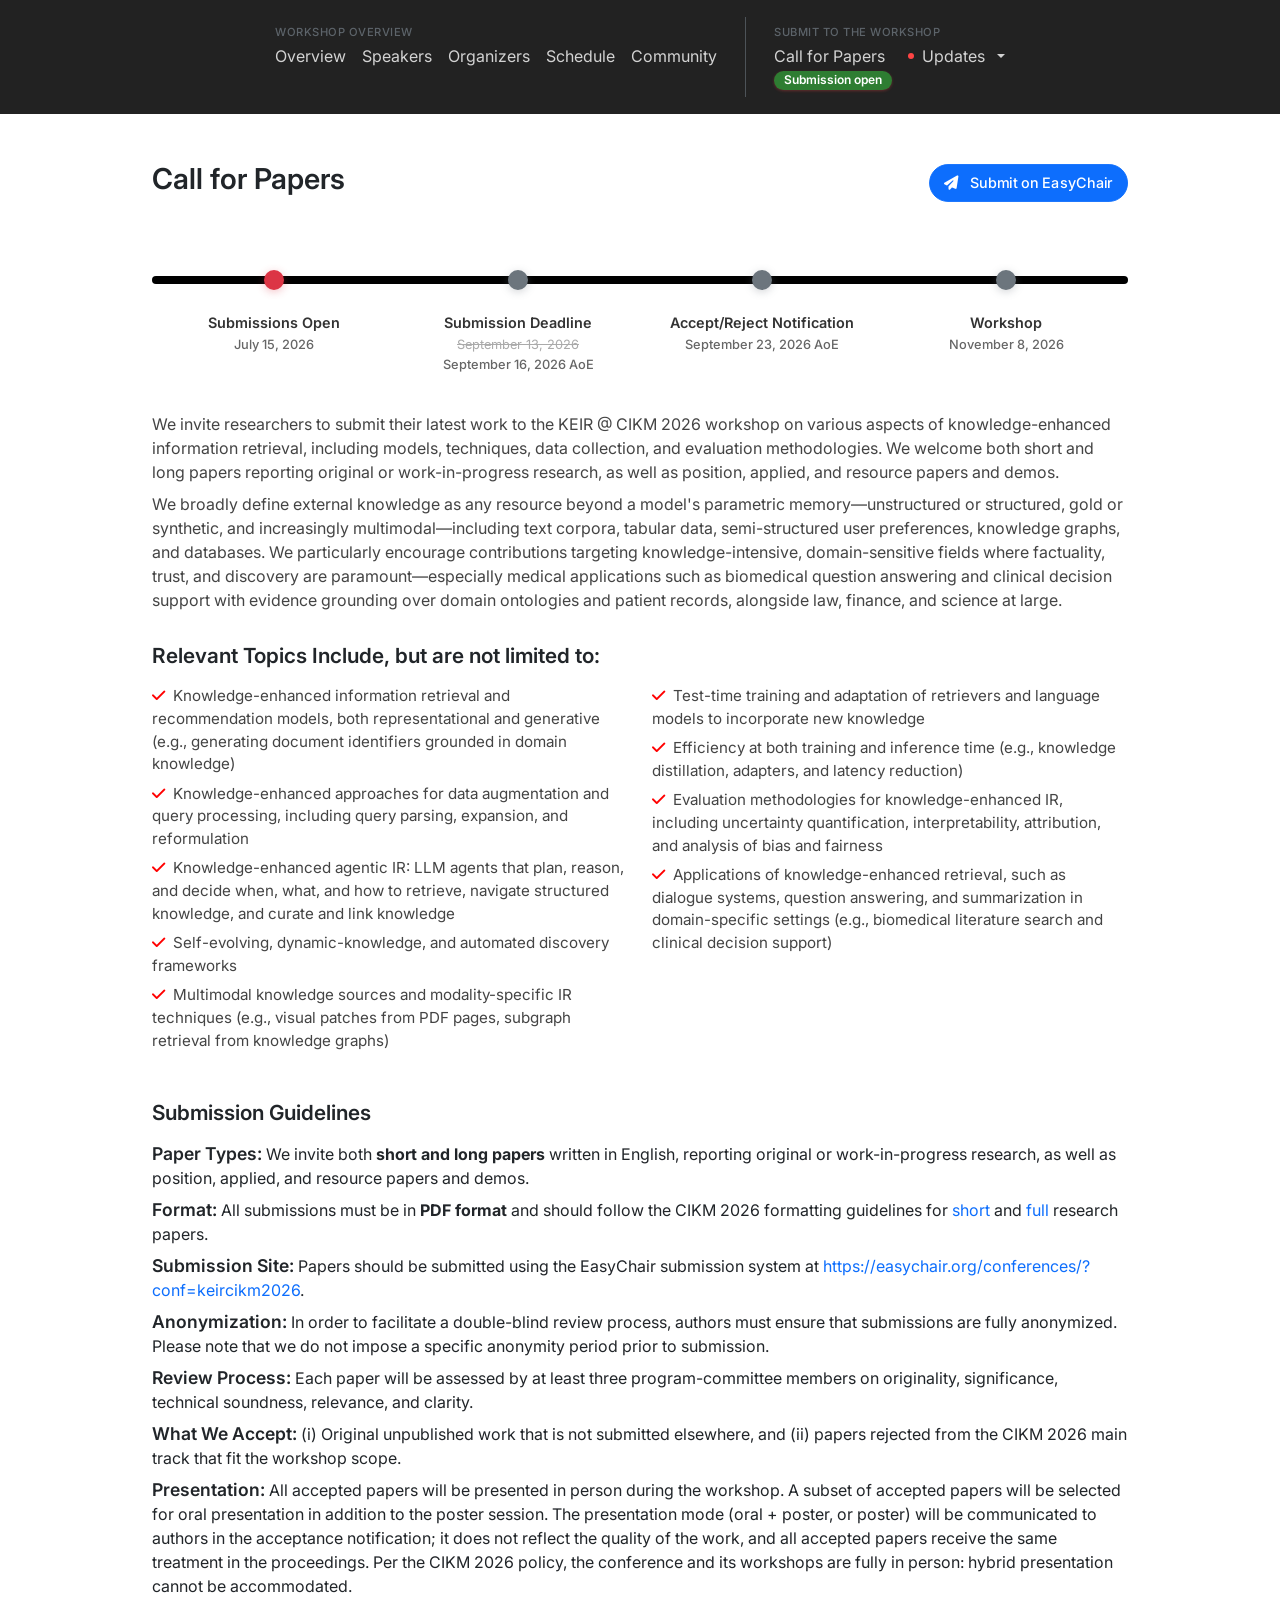
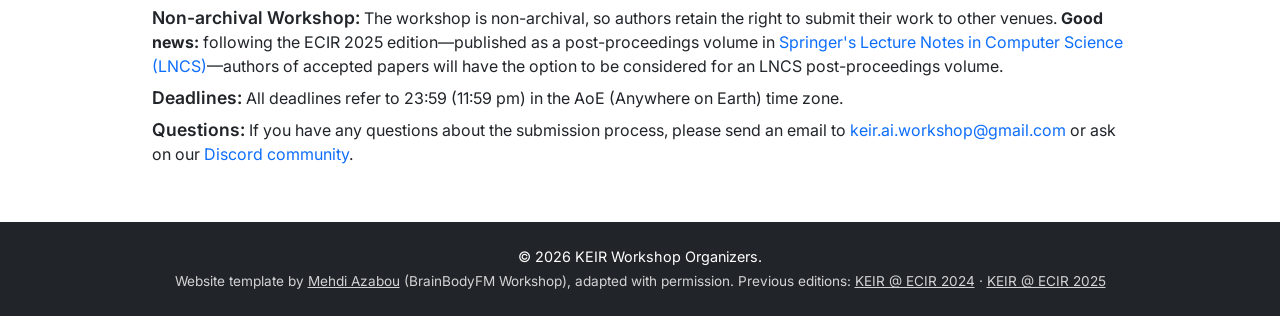
==== call-for-papers.html @ 4ff2c09b "Update schedule" ====
<!DOCTYPE html>
<html lang="en">

<head>
    <meta charset="UTF-8">
    <meta name="viewport" content="width=device-width, initial-scale=1.0">
    <title>Call for Papers - KEIR @ CIKM 2026</title>
    <meta name="description" content="Call for Papers: KEIR @ CIKM 2026, The Third Workshop on Knowledge-Enhanced Information Retrieval. Submission deadline: September 16, 2026 (AoE).">

    <!-- Favicon -->
    <link rel="icon" type="image/svg+xml" href="assets/keir/favicon.svg">

    <!-- Open Graph Tags -->
    <meta property="og:type" content="website">
    <meta property="og:url" content="https://keir-cikm2026.github.io/call-for-papers">
    <meta property="og:title" content="Call for Papers - KEIR @ CIKM 2026">
    <meta property="og:description" content="Submit your research on knowledge-enhanced information retrieval to KEIR @ CIKM 2026. Deadline: September 16, 2026 (AoE).">

    <!-- Twitter Meta Tags -->
    <meta name="twitter:card" content="summary_large_image">
    <meta property="twitter:domain" content="keir-cikm2026.github.io">
    <meta property="twitter:url" content="https://keir-cikm2026.github.io/call-for-papers">
    <meta name="twitter:title" content="Call for Papers - KEIR @ CIKM 2026">
    <meta name="twitter:description" content="Submit your research on knowledge-enhanced information retrieval to KEIR @ CIKM 2026. Deadline: September 16, 2026 (AoE).">

    <link href="https://cdn.jsdelivr.net/npm/bootstrap@5.3.0-alpha1/dist/css/bootstrap.min.css" rel="stylesheet">
    <link rel="stylesheet" href="https://cdnjs.cloudflare.com/ajax/libs/font-awesome/6.7.2/css/all.min.css">
    <link href="https://fonts.googleapis.com/css2?family=Inter:wght@400;500;600;700&display=swap" rel="stylesheet">
    <link rel="stylesheet" href="styles.css">
</head>

<body>
    <!-- Navigation Menu -->
    <nav class="navbar navbar-expand-lg navbar-dark bg-dark sticky-top">
        <!-- Desktop Navigation -->
        <div class="navbar-nav mx-auto desktop-nav" id="desktop-nav">
            <div class="nav-group-block">
                <div class="nav-group-label">Workshop Overview</div>
                <div class="nav-overview-group">
                    <a class="nav-link" href="/#home">Overview<span class="deadline-badge"
                            style="opacity:0;">TBD</span></a>
                    <a class="nav-link" href="/#speakers">Speakers<span class="deadline-badge"
                            style="opacity:0;">TBD</span></a>
                    <a class="nav-link" href="/#organizers">Organizers<span class="deadline-badge"
                            style="opacity:0;">TBD</span></a>
                    <a class="nav-link" href="/#schedule">Schedule<span class="deadline-badge"
                            style="opacity:0;">TBD</span></a>
                    <a class="nav-link" href="/#community">Community<span class="deadline-badge"
                            style="opacity:0;">TBD</span></a>
                </div>
            </div>
            <div class="nav-separator"></div>
            <div class="nav-group-block">
                <div class="nav-group-label">Submit to the workshop</div>
                <div class="nav-submission-group">
                    <a class="nav-link" href="call-for-papers">Call for Papers<span
                            class="deadline-badge submission-open">Submission open</span></a>
                    <div class="nav-item dropdown">
                        <a class="nav-link dropdown-toggle updates-btn" href="#" role="button" data-bs-toggle="dropdown"
                            aria-expanded="false">
                            <span class="live-dot-small"></span>
                            Updates
                        </a>
                        <span class="deadline-badge" style="opacity:0;">TBD</span>
                        <div class="dropdown-menu updates-dropdown">
                            <div class="updates-content">
                                <div class="update-item">
                                    <div class="update-date">
                                        <div class="date-badge-small">
                                            <span class="month">SEP</span>
                                            <span class="day">15</span>
                                        </div>
                                    </div>
                                    <div class="update-content">
                                        <div class="update-card">
                                            <div class="update-header">
                                                <h6 class="update-title">
                                                    <i class="fas fa-calendar-day text-primary me-2"></i>
                                                    Final schedule: afternoon session with a new oral session
                                                </h6>
                                                <span class="update-tag info">Schedule</span>
                                            </div>
                                            <p class="update-text">
                                                CIKM 2026 has released the final workshop schedule: KEIR will take
                                                place in the <strong>afternoon session of November 8 (14:00 -
                                                18:00)</strong>. The additional hour allocated by the conference
                                                allowed us to introduce an <strong>oral session</strong> for a
                                                selection of accepted papers, complementing the keynote, the poster
                                                session, and the closing panel. The presentation mode (oral +
                                                poster, or poster) will be communicated to authors in the
                                                acceptance notification. See the Schedule section for the
                                                full program.
                                            </p>
                                            <div class="update-meta">
                                                <small class="text-muted">
                                                    <i class="fas fa-clock me-1"></i>
                                                    September 15, 2026
                                                </small>
                                            </div>
                                        </div>
                                    </div>
                                </div>
                                <div class="update-item">
                                    <div class="update-date">
                                        <div class="date-badge-small">
                                            <span class="month">AUG</span>
                                            <span class="day">19</span>
                                        </div>
                                    </div>
                                    <div class="update-content">
                                        <div class="update-card">
                                            <div class="update-header">
                                                <h6 class="update-title">
                                                    <i class="fas fa-calendar-plus text-primary me-2"></i>
                                                    Submission deadline extended
                                                </h6>
                                                <span class="update-tag warning">Deadline</span>
                                            </div>
                                            <p class="update-text">
                                                To accommodate requests from the community, the submission deadline has
                                                been postponed from August 24 to <strong>September 13, 2026
                                                    (AoE)</strong>.
                                            </p>
                                            <div class="update-meta">
                                                <small class="text-muted">
                                                    <i class="fas fa-clock me-1"></i>
                                                    August 19, 2026
                                                </small>
                                            </div>
                                        </div>
                                    </div>
                                </div>
                                <div class="update-item">
                                    <div class="update-date">
                                        <div class="date-badge-small">
                                            <span class="month">JUL</span>
                                            <span class="day">16</span>
                                        </div>
                                    </div>
                                    <div class="update-content">
                                        <div class="update-card">
                                            <div class="update-header">
                                                <h6 class="update-title">
                                                    <i class="fas fa-microphone text-primary me-2"></i>
                                                    Fabio Petroni to deliver the academic keynote
                                                </h6>
                                                <span class="update-tag info">Keynote</span>
                                            </div>
                                            <p class="update-text">
                                                We are delighted to announce that <strong>Fabio Petroni</strong> (Group
                                                Leader, EMBL Rome; co-developer of RAG at Meta AI) will deliver the
                                                academic keynote at KEIR @ CIKM 2026.
                                            </p>
                                            <div class="update-meta">
                                                <small class="text-muted">
                                                    <i class="fas fa-clock me-1"></i>
                                                    July 16, 2026
                                                </small>
                                            </div>
                                        </div>
                                    </div>
                                </div>
                                <div class="update-item">
                                    <div class="update-date">
                                        <div class="date-badge-small">
                                            <span class="month">JUL</span>
                                            <span class="day">08</span>
                                        </div>
                                    </div>
                                    <div class="update-content">
                                        <div class="update-card">
                                            <div class="update-header">
                                                <h6 class="update-title">
                                                    <i class="fas fa-champagne-glasses text-success me-2"></i>
                                                    Workshop Accepted at CIKM 2026!
                                                </h6>
                                                <span class="update-tag success">Accepted</span>
                                            </div>
                                            <p class="update-text">
                                                KEIR will run as a <strong>half-day, in-person workshop</strong> at CIKM 2026
                                                in Rome on <strong>November 8, 2026</strong>. The call for papers is open.
                                            </p>
                                            <div class="update-meta">
                                                <small class="text-muted">
                                                    <i class="fas fa-clock me-1"></i>
                                                    July 8, 2026
                                                </small>
                                            </div>
                                        </div>
                                    </div>
                                </div>
                            </div>
                        </div>
                    </div>
                </div>
            </div>
        </div>

        <!-- Mobile Navigation -->
        <div class="container mobile-nav">
            <div class="d-flex justify-content-between align-items-center">
                <span class="navbar-brand mb-0 h1">KEIR @ CIKM 2026</span>
                <button class="navbar-toggler" type="button" data-bs-toggle="collapse" data-bs-target="#mobile-nav"
                    aria-controls="mobile-nav" aria-expanded="false" aria-label="Toggle navigation">
                    <span class="navbar-toggler-icon"></span>
                </button>
            </div>

            <div class="collapse navbar-collapse" id="mobile-nav">
                <ul class="navbar-nav me-auto mb-2 mb-lg-0">
                    <li class="nav-item">
                        <a class="nav-link" href="/#home">Overview</a>
                    </li>
                    <li class="nav-item">
                        <a class="nav-link" href="/#speakers">Speakers</a>
                    </li>
                    <li class="nav-item">
                        <a class="nav-link" href="/#organizers">Organizers</a>
                    </li>
                    <li class="nav-item">
                        <a class="nav-link" href="/#schedule">Schedule</a>
                    </li>
                    <li class="nav-item">
                        <a class="nav-link" href="/#community">Community</a>
                    </li>
                    <li class="nav-item">
                        <a class="nav-link" href="call-for-papers">Call for Papers</a>
                    </li>
                </ul>
            </div>
        </div>
    </nav>
    <main>
        <!-- Call for Papers Section -->
        <section id="call-for-papers" class="py-5">

            <div class="container">
                


                <div class="d-flex justify-content-between align-items-center mb-5">
                    <h2 class="mb-0">Call for Papers</h2>
                    <a href="https://easychair.org/conferences/?conf=keircikm2026" target="_blank"
                        class="btn btn-primary rounded-pill px-3 py-2"
                        style="font-weight: 500; font-size: 1rem; transform: scale(0.9); transform-origin: right center;">
                        <i class="fas fa-paper-plane me-2"></i>
                        Submit on EasyChair
                    </a>
                </div>

                <!-- Timeline -->
                <div class="timeline-container">
                    <div class="timeline-track">
                        <div class="timeline-progress" id="timeline-progress"></div>

                        <div class="timeline-milestones">
                            <div class="timeline-milestone current">
                                <div class="milestone-marker current"></div>
                                <div class="milestone-content">
                                    <div class="milestone-label">Submissions Open</div>
                                    <div class="milestone-date">July 15, 2026</div>
                                </div>
                            </div>

                            <div class="timeline-milestone">
                                <div class="milestone-marker upcoming"></div>
                                <div class="milestone-content">
                                    <div class="milestone-label">Submission Deadline</div>
                                    <div class="milestone-date"><s style="opacity: 0.55; font-weight: 400;">September 13, 2026</s><br>September 16, 2026 AoE</div>
                                    <div class="milestone-status upcoming">Upcoming</div>
                                </div>
                            </div>

                            <div class="timeline-milestone">
                                <div class="milestone-marker upcoming"></div>
                                <div class="milestone-content">
                                    <div class="milestone-label">Accept/Reject Notification</div>
                                    <div class="milestone-date">September 23, 2026 AoE</div>
                                    <div class="milestone-status upcoming">Upcoming</div>
                                </div>
                            </div>

                            <div class="timeline-milestone">
                                <div class="milestone-marker upcoming"></div>
                                <div class="milestone-content">
                                    <div class="milestone-label">Workshop</div>
                                    <div class="milestone-date">November 8, 2026</div>
                                    <div class="milestone-status upcoming">Upcoming</div>
                                </div>
                            </div>
                        </div>
                    </div>
                </div>

                <!-- Mobile Timeline List -->
                <div class="mobile-timeline-list">
                    <h4 class="mb-3">Important Dates</h4>
                    <ul class="list-unstyled">
                        <li class="mobile-milestone current">
                            <div class="mobile-milestone-content">
                                <div class="mobile-milestone-label">Submissions Open</div>
                                <div class="mobile-milestone-date">July 15, 2026</div>
                            </div>
                        </li>
                        <li class="mobile-milestone">
                            <div class="mobile-milestone-content">
                                <div class="mobile-milestone-label">Submission Deadline</div>
                                <div class="mobile-milestone-date"><s style="opacity: 0.55; font-weight: 400;">September 13, 2026</s><br>September 16, 2026 AoE</div>
                                <div class="mobile-milestone-status">Upcoming</div>
                            </div>
                        </li>
                        <li class="mobile-milestone">
                            <div class="mobile-milestone-content">
                                <div class="mobile-milestone-label">Accept/Reject Notification</div>
                                <div class="mobile-milestone-date">September 23, 2026 AoE</div>
                                <div class="mobile-milestone-status">Upcoming</div>
                            </div>
                        </li>
                        <li class="mobile-milestone">
                            <div class="mobile-milestone-content">
                                <div class="mobile-milestone-label">Workshop</div>
                                <div class="mobile-milestone-date">November 8, 2026</div>
                                <div class="mobile-milestone-status">Upcoming</div>
                            </div>
                        </li>
                    </ul>
                </div>

                <div class="row justify-content-center" style="margin-top: 2rem;">
                    <div class="col-lg-12">
                        <p class="lead mb-4">
                            We invite researchers to submit their latest work to the KEIR @ CIKM 2026 workshop on
                            various aspects of knowledge-enhanced information retrieval, including models, techniques,
                            data collection, and evaluation methodologies. We welcome both short and long papers
                            reporting original or work-in-progress research, as well as position, applied, and
                            resource papers and demos.
                        </p>

                        <p class="lead mb-4">
                            We broadly define external knowledge as any resource beyond a model's parametric
                            memory&mdash;unstructured or structured, gold or synthetic, and increasingly
                            multimodal&mdash;including text corpora, tabular data, semi-structured user preferences,
                            knowledge graphs, and databases. We particularly encourage contributions targeting
                            knowledge-intensive, domain-sensitive fields where factuality, trust, and discovery are
                            paramount&mdash;especially medical applications such as biomedical question answering and
                            clinical decision support with evidence grounding over domain ontologies and patient records,
                            alongside law, finance, and science at large.
                        </p>

                        <h4 class="mb-3">Relevant Topics Include, but are not limited to:</h4>
                        <div class="row">
                            <div class="col-md-6">
                                <ul class="lead list-unstyled">
                                    <li><i class="fas fa-check text-danger me-2"></i>Knowledge-enhanced information retrieval and recommendation models, both representational and generative (e.g., generating document identifiers grounded in domain knowledge)</li>
                                    <li><i class="fas fa-check text-danger me-2"></i>Knowledge-enhanced approaches for data augmentation and query processing, including query parsing, expansion, and reformulation</li>
                                    <li><i class="fas fa-check text-danger me-2"></i>Knowledge-enhanced agentic IR: LLM agents that plan, reason, and decide when, what, and how to retrieve, navigate structured knowledge, and curate and link knowledge</li>
                                    <li><i class="fas fa-check text-danger me-2"></i>Self-evolving, dynamic-knowledge, and automated discovery frameworks</li>
                                    <li><i class="fas fa-check text-danger me-2"></i>Multimodal knowledge sources and modality-specific IR techniques (e.g., visual patches from PDF pages, subgraph retrieval from knowledge graphs)</li>
                                </ul>
                            </div>
                            <div class="col-md-6">
                                <ul class="lead list-unstyled">
                                    <li><i class="fas fa-check text-danger me-2"></i>Test-time training and adaptation of retrievers and language models to incorporate new knowledge</li>
                                    <li><i class="fas fa-check text-danger me-2"></i>Efficiency at both training and inference time (e.g., knowledge distillation, adapters, and latency reduction)</li>
                                    <li><i class="fas fa-check text-danger me-2"></i>Evaluation methodologies for knowledge-enhanced IR, including uncertainty quantification, interpretability, attribution, and analysis of bias and fairness</li>
                                    <li><i class="fas fa-check text-danger me-2"></i>Applications of knowledge-enhanced retrieval, such as dialogue systems, question answering, and summarization in domain-specific settings (e.g., biomedical literature search and clinical decision support)</li>
                                </ul>
                            </div>
                        </div>

                        

                        <h4 class="mb-3">Submission Guidelines</h4>
                        <div class="mb-4">
                            <h5>Paper Types: <span style="font-weight: normal;">We invite both <strong>short and long
                                    papers</strong> written in English, reporting original or work-in-progress
                                    research, as well as position, applied, and resource papers and demos.</span>
                            </h5>

                            <h5>Format: <span style="font-weight: normal;">All submissions must be in
                                    <strong>PDF format</strong> and should follow the CIKM 2026 formatting guidelines
                                    for <a href="https://cikm2026.diag.uniroma1.it/short-research-papers/"
                                        target="_blank" class="text-decoration-none">short</a> and
                                    <a href="https://cikm2026.diag.uniroma1.it/full-research-papers/" target="_blank"
                                        class="text-decoration-none">full</a> research papers.</span>
                            </h5>

                            <h5>Submission Site: <span style="font-weight: normal;">Papers should be submitted using
                                    the EasyChair submission system at
                                    <a href="https://easychair.org/conferences/?conf=keircikm2026" target="_blank"
                                        class="text-decoration-none">https://easychair.org/conferences/?conf=keircikm2026</a>.</span>
                            </h5>

                            <h5>Anonymization: <span style="font-weight: normal;">In order to facilitate a
                                    double-blind review process, authors must ensure that submissions are fully
                                    anonymized. Please note that we do not impose a specific anonymity period prior to
                                    submission.</span></h5>

                            <h5>Review Process: <span style="font-weight: normal;">Each paper will be assessed by at
                                    least three program-committee members on originality, significance, technical
                                    soundness, relevance, and clarity.</span></h5>

                            <h5>What We Accept: <span style="font-weight: normal;">(i) Original unpublished work that
                                    is not submitted elsewhere, and (ii) papers rejected from the CIKM 2026 main track
                                    that fit the workshop scope.</span></h5>

                            <h5>Presentation: <span style="font-weight: normal;">All accepted papers will be presented
                                    in person during the workshop. A subset of accepted papers will be selected for
                                    oral presentation in addition to the poster session. The presentation mode (oral +
                                    poster, or poster) will be communicated to authors in the acceptance notification;
                                    it does not reflect the quality of the work, and all accepted papers receive the
                                    same treatment in the proceedings. Per the CIKM 2026 policy, the
                                    conference and its workshops are fully in person: hybrid presentation cannot be
                                    accommodated.</span></h5>

                            <h5>Non-archival Workshop: <span style="font-weight: normal;">The workshop is
                                    non-archival, so authors retain the right to submit their work to other venues.
                                    <strong>Good news:</strong> following the ECIR 2025 edition&mdash;published as a
                                    post-proceedings volume in
                                    <a href="https://link.springer.com/book/10.1007/978-3-032-02899-0" target="_blank"
                                        class="text-decoration-none">Springer's Lecture Notes in Computer Science
                                        (LNCS)</a>&mdash;authors of accepted papers will have the option to be
                                    considered for an LNCS post-proceedings volume.</span>
                            </h5>

                            <h5>Deadlines: <span style="font-weight: normal;">All deadlines refer to 23:59 (11:59 pm)
                                    in the AoE (Anywhere on Earth) time zone.</span></h5>

                            <h5>Questions: <span style="font-weight: normal;">If you have any questions about the
                                    submission process, please send an email to <a
                                        href="mailto:keir.ai.workshop@gmail.com"
                                        class="text-decoration-none">keir.ai.workshop@gmail.com</a> or ask on our
                                    <a href="https://discord.gg/eK3vhgD2C" target="_blank"
                                        class="text-decoration-none">Discord community</a>.</span>
                            </h5>
                        </div>

                        


                    </div>
                </div>
            </div>

        </section>
    </main>


    <!-- Footer -->
    <footer class="py-4 bg-dark text-white text-center">
        <div class="container">
            <p class="mb-1">&copy; 2026 KEIR Workshop Organizers.</p>
            <p class="mb-0" style="font-size: 0.85rem; opacity: 0.8;">
                Website template by <a href="https://brainbodyfm-workshop.github.io/" target="_blank"
                    class="text-white text-decoration-underline">Mehdi Azabou</a> (BrainBodyFM Workshop),
                adapted with permission. Previous editions:
                <a href="https://keirworkshop.github.io/" target="_blank"
                    class="text-white text-decoration-underline">KEIR @ ECIR 2024</a> &middot;
                <a href="https://keir-ecir2025.github.io/" target="_blank"
                    class="text-white text-decoration-underline">KEIR @ ECIR 2025</a>
            </p>
        </div>
    </footer>

    <script src="https://cdn.jsdelivr.net/npm/bootstrap@5.3.0-alpha1/dist/js/bootstrap.bundle.min.js"></script>
    <script src="script.js"></script>
    <script src="call-for-papers.js"></script>
</body>

</html>
---- styles.css ----
body {
    font-family: 'Inter', -apple-system, BlinkMacSystemFont, 'Segoe UI', Roboto, Oxygen, Ubuntu, Cantarell, sans-serif;
    scroll-behavior: smooth;
    min-height: 100vh;
    display: flex;
    flex-direction: column;
}

/* Sticky footer styles */
main {
    flex: 1 0 auto;
}

footer {
    flex-shrink: 0;
}

/* Override Bootstrap container max-width */
.container {
    max-width: 1000px !important;
}

section {
    padding: 60px 0;
}

.schedule-item {
    display: flex;
    margin-bottom: 15px;
    background-color: white;
    border-radius: 8px;
    overflow: hidden;
    box-shadow: none;
}

.time {
    width: 180px;
    padding: 15px;
    background-color: white;
    font-weight: bold;
    display: flex;
    align-items: center;
    border-right: 1px solid #e9ecef;
}

.content {
    flex: 1;
    padding: 15px;
}

.category {
    display: inline-block;
    padding: 5px 10px;
    border-radius: 4px;
    color: white;
    font-size: 0.85rem;
    margin-bottom: 8px;
}

.title {
    font-weight: bold;
    font-size: 1.1rem;
    margin-bottom: 5px;
}

.abstract-text {
    background-color: white;
    padding: 10px;
    border-radius: 4px;
    font-size: 0.9rem;
}

.speaker-card,
.organizer-card {
    border: none;
    background-color: transparent;
    border-radius: 12px;
}

.card-img-top {
    width: 150px;
    height: 150px;
    margin: 1.5rem auto 1rem;
    border-radius: 0;
    object-fit: cover;
}

.card {
    text-align: center;
    padding: 0.5rem;
}

.card-body {
    padding: 0.75rem 0.25rem;
}

.card-title {
    font-size: 0.9rem;
    font-weight: 600;
    margin-bottom: 0.5rem;
    color: #2c3e50;
}

.card-text {
    font-size: 0.8rem;
    color: #666;
    margin-bottom: 0.5rem;
}

.social-icons {
    display: flex;
    justify-content: center;
    gap: 0.5em;
    margin-top: 0.5rem;
    align-items: center;
}

.social-icons i {
    font-size: 1.2em;
    vertical-align: middle;
    color: #666;
    line-height: 1;
    transition: color 0.3s;
    margin: 0;
    padding: 0;
}

.social-icons a:hover i {
    color: #007bff;
}

.bsky-icon {
    color: #1d9bf0 !important;
}

.x-icon {
    color: #000 !important;
}

.globe-icon {
    color: #737473 !important;
}

@media (max-width: 768px) {
    .schedule-item {
        flex-direction: column;
    }

    .time {
        width: 100%;
        border-right: none;
        border-bottom: 1px solid #e9ecef;
    }

    .content {
        width: 100%;
    }
}

#brain-container {
    position: absolute;
    top: 0;
    left: 0;
    width: 100%;
    height: 100%;
    z-index: 1;
    background-color: #222;
    overflow: hidden;
}

header .container {
    position: relative;
    z-index: 3;
}

header {
    position: relative;
    min-height: 500px;
    display: flex;
    align-items: center;
    justify-content: center;
    overflow: hidden;
    background-color: #F8F9F9;
}

header::before {
    content: '';
    position: absolute;
    top: 0;
    left: 0;
    right: 0;
    bottom: 0;
    background: linear-gradient(45deg, rgba(102, 126, 234, 0.05) 0%, rgba(118, 75, 162, 0.05) 100%);
    z-index: 2;
}

.workshop-title {
    position: relative;
    z-index: 10;
    text-shadow: none;
    color: #333;
    backdrop-filter: blur(10px);
    -webkit-backdrop-filter: blur(10px);
    background: rgba(255, 255, 255, 0.15);
    border: 1px solid rgba(255, 255, 255, 0.2);
    border-radius: 0;
    padding: 2.5rem;
    margin: 8rem auto;
    max-width: 900px;
    box-shadow: 0 8px 32px rgba(0, 0, 0, 0.1);
    display: flex;
    flex-direction: column;
    align-items: center;
    gap: 1rem;
}

.workshop-title h1 {
    margin-bottom: 0;
}

.workshop-title .lead {
    margin-bottom: 0;
    background: none;
    border: none;
    box-shadow: none;
    backdrop-filter: none;
    padding: 0;
}

.workshop-title,
header .lead {
    position: relative;
    font-weight: bold;
    margin-bottom: 0.5rem;
    color: #333;
}

.workshop-title>span,
header .lead>span {
    position: absolute;
    left: 0;
    top: 0;
    width: 100%;
    color: white;
    z-index: 1;
    -webkit-text-fill-color: white;
    -webkit-background-clip: text;
    background-clip: text;
    background-color: #222;
    mix-blend-mode: screen;
    pointer-events: none;
}

.workshop-title {
    display: flex;
    flex-direction: column;
    align-items: center;
    gap: 0.5rem;
    margin-bottom: 2rem;
    color: #333;
}

.title-main {
    font-size: 2.5rem;
    font-weight: 700;
    line-height: 1.2;
    color: #333;
    margin-bottom: 0;
}

.title-subtitle {
    font-size: 1.6rem;
    font-weight: 500;
    display: inline-flex;
    align-items: baseline;
    gap: 0.2em;
    flex-wrap: wrap;
    justify-content: center;
    line-height: 1.5;
    color: white;
}

.title-subtitle span {
    display: inline;
    padding: 0.1em 0.3em;
    border-radius: 0px;
    position: relative;
    color: white;
}

.title-subtitle span.comma {
    padding-left: 0;
    padding-right: 0.2em;
}

.title-workshop {
    font-size: 2.5rem;
    font-weight: 700;
    line-height: 1.2;
    color: #333;
    text-transform: none;
    letter-spacing: normal;
    margin-top: 0;
}

.title-workshop::before,
.title-workshop::after {
    display: none;
}

@media (max-width: 768px) {
    .workshop-title {
        max-width: 90%;
        padding: 2rem;
        margin: 0.5rem auto;
    }

    .title-main {
        font-size: 2rem;
    }

    .title-subtitle {
        font-size: 1.2rem;
    }

    .title-workshop {
        font-size: 2rem;
    }
}

.highlight-datasets {
    background-color: rgba(70, 136, 241, 0.95);
}

.highlight-theory {
    background-color: rgba(233, 116, 146, 0.95);
}

.highlight-models {
    background-color: rgba(92, 184, 139, 0.95);
}

.navbar {
    background-color: #222 !important;
    padding: 1rem 10px;
    width: 100%;
}

/* Desktop navbar specific styles */
@media (min-width: 1030px) {
    .navbar {
        padding: 1rem 10px;
    }
}

/* Desktop navigation styles */
@media (min-width: 1030px) {
    .navbar-dark .navbar-nav {
        flex-direction: row;
        flex-wrap: wrap;
        justify-content: center;
    }
}

/* Desktop nav-link styles */
@media (min-width: 1030px) {
    .navbar-dark .navbar-nav .nav-link {
        color: rgba(255, 255, 255, 0.8);
        transition: color 0.3s ease;
        /* padding: 0.5rem 1rem; */
        padding-top: 0;
        white-space: nowrap;
    }
}

/* Desktop hover styles */
@media (min-width: 1030px) {
    .navbar-dark .navbar-nav .nav-link:hover {
        color: #fff;
    }
}

header.py-5 {
    padding-bottom: 10rem !important;
}

@media (max-width: 768px) {
    header.py-5 {
        padding-bottom: 3rem !important;
    }
}

*/ #abstract {
    background-color: white;
    position: relative;
    overflow: hidden;
}

.abstract-content {
    position: relative;
    padding: 3rem;
    background: white;
    border-radius: 8px;
    box-shadow: none;
}

#abstract .lead {
    font-size: 1.2rem;
    line-height: 1.6;
    color: #444;
    margin-bottom: 0;
    font-weight: 400;
}

@media (max-width: 768px) {
    .abstract-content {
        padding: 2rem;
    }

    #abstract .lead {
        font-size: 1.05rem;
        line-height: 1.6;
    }
}

section:not(header) {
    background-color: white;
}

#schedule,
#organizers {
    background-color: white;
}

.day-container {
    margin-bottom: 3rem;
}

.day-header {
    font-size: 1.8rem;
    margin: 2.5rem 0 2rem;
    color: #1a1a1a;
    font-weight: 600;
    display: flex;
    align-items: center;
    gap: 1rem;
}

.day-header::after {
    content: '';
    flex: 1;
    height: 2px;
    background: linear-gradient(to right, #e0e0e0 0%, transparent 100%);
}

.day-container:first-child .day-header {
    margin-top: 0;
}

.timeline {
    position: relative;
}

.timeline-item {
    display: grid;
    grid-template-columns: 120px minmax(0, 2fr) minmax(0, 1fr);
    gap: 1.5rem;
    padding: 0.75rem 0;
    border-bottom: 1px solid #f0f0f0;
}

.time-block {
    font-size: 0.9rem;
    color: #666;
    font-weight: 500;
}

.content-block {
    padding-right: 1rem;
}

.content-block h4 {
    font-size: 1rem;
    margin: 0 0 0.25rem 0;
    color: #333;
    font-weight: 600;
}

.speakers {
    font-size: 0.9rem;
    color: #555;
    margin: 0;
}

.affiliation {
    font-size: 0.85rem;
    color: #777;
    margin: 0;
}

.timeline-item.break {
    background-color: #f8f9fa;
}

.timeline-item.break .content-block h4 {
    color: #666;
}

.speaker-block {
    color: #555;
    font-size: 0.9rem;
}

@media (max-width: 768px) {
    .timeline-item {
        grid-template-columns: 90px minmax(0, 2fr) minmax(0, 1fr);
        gap: 1rem;
    }
}

#schedule h2,
#speakers h2,
#goals h2,
#organizers h2,
#sponsors h2,
#videos h2,
#abstract h2,
#community h2,
#steering-committee h2 {
    font-size: 2.4rem;
    font-weight: 600;
    color: #1a1a1a;
    margin-bottom: 3rem;
    text-align: center;
    position: relative;
}

#schedule h2::after,
#speakers h2::after,
#goals h2::after,
#organizers h2::after,
#videos h2::after,
#abstract h2::after,
#community h2::after,
#sponsors h2::after,
#steering-committee h2::after {
    content: '';
    position: absolute;
    bottom: -1rem;
    left: 50%;
    transform: translateX(-50%);
    width: 80px;
    height: 3px;
    background: black;
}

@media (min-width: 1200px) {

    #speakers-row .col-lg-1-5,
    #organizers-row .col-lg-1-5,
    #steering-row .col-lg-1-5 {
        flex: 0 0 20%;
        max-width: 20%;
    }
}

footer.bg-black {
    background-color: #000000 !important;
    width: 100%;
}

footer .container {
    max-width: 100%;
    padding-left: 2rem;
    padding-right: 2rem;
}

footer .fa-3x {
    transition: transform 0.3s ease;
}

footer a:hover .fa-3x {
    transform: translateY(-5px);
}

footer a {
    text-decoration: none;
}

footer p {
    font-size: 0.9rem;
}

.logo-container {
    display: flex;
    justify-content: center;
    align-items: center;
    flex-wrap: wrap;
    gap: 1.5rem;
    margin: 0 auto;
    width: 100%;
    max-width: 100%;
}

.logo-link {
    display: flex;
    align-items: center;
    flex: 0 0 auto;
    margin-bottom: 0.5rem;
}

.logo-img {
    height: 60px;
    width: auto;
    object-fit: contain;
    filter: brightness(0) invert(1);
    opacity: 0.9;
    transition: opacity 0.3s ease;
}

.logo-img:hover {
    opacity: 1;
}

@media (max-width: 768px) {
    .logo-container {
        gap: 2rem;
        justify-content: center;
    }

    .logo-img {
        height: 50px;
    }
}

.bsky-link {
    display: flex;
    align-items: center;
    background-color: rgba(0, 132, 255, 0.2);
    border-radius: 6px;
    margin-left: 15px;
    padding: 6px 12px !important;
    transition: background-color 0.3s ease;
}

.bsky-link:hover {
    background-color: rgba(0, 132, 255, 0.4);
}

.bsky-link span {
    font-weight: 500;
    margin: 0 5px;
}

.bsky-icon {
    font-size: 20px;
    margin-right: 5px;
    color: #0084FF;
}

@media (max-width: 768px) {
    .bsky-link {
        margin-left: 8px;
        padding: 4px 8px !important;
    }

    .bsky-link span {
        font-size: 0.8rem;
    }

    .bsky-icon {
        font-size: 16px;
    }
}

/* Mobile view optimization for speakers and organizers */
@media (max-width: 767px) {

    #speakers-row,
    #organizers-row {
        display: flex;
        flex-direction: column;
        gap: 0.25rem;
    }

    #speakers-row .col-md-4,
    #organizers-row .col-md-4 {
        width: 100%;
        margin-bottom: 0.25rem;
    }

    .speaker-card,
    .organizer-card {
        flex-direction: row;
        align-items: center;
        text-align: left;
        padding: 0.35rem;
        margin-bottom: 0.25rem;
        box-shadow: 0 1px 2px rgba(0, 0, 0, 0.1);
        border-radius: 4px;
    }

    .speaker-card .card-img-top,
    .organizer-card .card-img-top {
        display: none;
    }

    .speaker-card .card-body,
    .organizer-card .card-body {
        padding: 0.35rem;
        width: 100%;
    }

    .speaker-card .card-title,
    .organizer-card .card-title {
        font-size: 0.95rem;
        margin-bottom: 0.1rem;
    }

    .speaker-card .card-text,
    .organizer-card .card-text {
        font-size: 0.75rem;
        margin-bottom: 0;
    }

    #speakers h2,
    #organizers h2 {
        margin-bottom: 1.5rem;
    }

    #speakers h2::after,
    #organizers h2::after {
        bottom: -0.5rem;
        width: 60px;
    }

    .speaker-card:hover,
    .organizer-card:hover {
        transform: none;
        background-color: #f8f9fa;
    }
}

/* Make Goals section text consistent with Abstract section */
#goals .lead {
    font-size: 1.3rem;
    line-height: 1.6;
    color: #444;
    margin-bottom: 0;
    font-weight: 400;
}

#goals ul.lead {
    margin-top: 1rem;
    margin-bottom: 1rem;
}

#goals ul.lead li {
    margin-bottom: 0.5rem;
}

@media (max-width: 768px) {
    #goals .lead {
        font-size: 1.05rem;
        line-height: 1.6;
    }
}

/* Multi-carousel styles */
.multi-carousel .carousel-inner {
    display: flex;
    overflow-x: visible;
}

.multi-carousel .carousel-item {
    margin-right: 0;
    flex: 0 0 auto;
    width: 80%;
    transition: transform 0.6s ease-in-out;
    opacity: 0.5;
    transform: scale(0.8);
}

.multi-carousel .carousel-item.active {
    opacity: 1;
    transform: scale(1);
    z-index: 2;
}

.multi-carousel .carousel-item-next,
.multi-carousel .carousel-item-prev {
    position: relative;
    z-index: 1;
    transform: scale(0.8);
    opacity: 0.7;
}

.multi-carousel .carousel-item-next {
    transform: translateX(20%) scale(0.8);
}

.multi-carousel .carousel-item-prev {
    transform: translateX(-20%) scale(0.8);
}

.multi-carousel .carousel-control-prev,
.multi-carousel .carousel-control-next {
    width: 10%;
    z-index: 3;
}

/* Rounded video containers */
.rounded-video {
    border-radius: 12px;
    overflow: hidden;
    box-shadow: 0 8px 16px rgba(0, 0, 0, 0.2);
}

.rounded-video iframe {
    border-radius: 12px;
}

/* Custom Video Carousel */
.video-carousel-container {
    position: relative;
    width: 100%;
    max-width: 1400px;
    margin: 0 auto;
    padding: 40px 0 60px;
}

.video-carousel {
    display: flex;
    align-items: center;
    justify-content: center;
    position: relative;
    height: 620px;
    overflow: visible;
}

.video-item {
    position: absolute;
    width: 80%;
    max-width: 1000px;
    transition: all 0.6s cubic-bezier(0.33, 1, 0.68, 1);
    opacity: 0;
    z-index: 0;
}

.video-item.active {
    opacity: 1;
    z-index: 2;
    transform: translateX(0) scale(1);
}

.video-item.prev {
    opacity: 0.5;
    z-index: 1;
    transform: translateX(-65%) scale(0.75);
}

.video-item.next {
    opacity: 0.5;
    z-index: 1;
    transform: translateX(65%) scale(0.75);
}

.video-wrapper {
    position: relative;
    padding-top: 56.25%;
    border-radius: 12px;
    overflow: hidden;
    box-shadow: 0 15px 30px rgba(0, 0, 0, 0.15);
    transition: all 0.3s ease;
    margin-bottom: 15px;
}

.video-item.active .video-wrapper {
    box-shadow: 0 20px 40px rgba(0, 0, 0, 0.2);
}

.video-wrapper iframe {
    position: absolute;
    top: 0;
    left: 0;
    width: 100%;
    height: 100%;
    border: none;
}

.video-title {
    text-align: center;
    margin-top: 25px;
    font-weight: 600;
    margin-bottom: 8px;
    font-size: 1.15rem;
    opacity: 0;
    transform: translateY(10px);
    transition: all 0.4s ease 0.2s;
}

.video-speaker {
    text-align: center;
    font-style: italic;
    color: #666;
    margin-top: 0;
    margin-bottom: 15px;
    font-size: 1rem;
    opacity: 0;
    transform: translateY(10px);
    transition: all 0.4s ease 0.3s;
}

.video-item.active .video-title,
.video-item.active .video-speaker {
    opacity: 1;
    transform: translateY(0);
}

/* Modern, floating control buttons positioned on the sides */
.control-btn {
    position: absolute;
    top: 40%;
    transform: translateY(-50%);
    width: 56px;
    height: 56px;
    border-radius: 50%;
    background-color: white;
    color: #333;
    border: none;
    cursor: pointer;
    display: flex;
    align-items: center;
    justify-content: center;
    z-index: 10;
    box-shadow: 0 4px 12px rgba(0, 0, 0, 0.15);
    transition: all 0.3s ease;
}

.prev-btn {
    left: 2%;
}

.next-btn {
    right: 2%;
}

.control-btn:hover {
    background-color: #f8f9fa;
    box-shadow: 0 6px 16px rgba(0, 0, 0, 0.2);
    transform: translateY(-50%) scale(1.05);
}

.control-btn:active {
    transform: translateY(-50%) scale(0.95);
}

/* SVG styling inside buttons */
.control-btn svg {
    transition: transform 0.3s ease;
}

.control-btn:hover svg {
    transform: scale(1.1);
}

/* Indicators container at bottom */
.video-indicators-container {
    position: absolute;
    bottom: -10px;
    left: 0;
    right: 0;
    display: flex;
    justify-content: center;
    padding: 15px 0;
}

.video-indicators {
    display: flex;
    gap: 8px;
    flex-wrap: wrap;
    justify-content: center;
    max-width: 80%;
}

.indicator {
    width: 30px;
    height: 4px;
    border-radius: 2px;
    background-color: rgba(0, 0, 0, 0.1);
    cursor: pointer;
    transition: all 0.3s ease;
}

.indicator.active {
    background-color: #333333;
    width: 40px;
}

.indicator:hover {
    background-color: rgba(0, 0, 0, 0.2);
}

/* Responsive adjustments */
@media (max-width: 1200px) {
    .video-item.active {
        width: 85%;
    }

    .video-carousel {
        height: 560px;
    }

    .control-btn {
        width: 48px;
        height: 48px;
    }
}

@media (max-width: 992px) {
    .video-item.active {
        width: 90%;
    }

    .video-carousel {
        height: 520px;
    }

    .control-btn {
        width: 44px;
        height: 44px;
    }

    .control-btn svg {
        width: 32px;
        height: 32px;
    }
}

@media (max-width: 768px) {
    .video-item.active {
        width: 95%;
    }

    .video-carousel-container {
        padding: 20px 0 40px;
    }

    .video-carousel {
        height: 400px;
    }

    .video-item.prev,
    .video-item.next {
        display: none;
    }

    .control-btn {
        width: 40px;
        height: 40px;
    }

    .control-btn svg {
        width: 28px;
        height: 28px;
    }

    .indicator {
        width: 24px;
        height: 3px;
    }

    .indicator.active {
        width: 32px;
    }

    .video-wrapper {
        margin-bottom: 8px;
    }

    .video-title {
        margin-top: 15px;
        font-size: 1rem;
    }

    .video-speaker {
        margin-bottom: 8px;
        font-size: 0.9rem;
    }
}

/* Additional adjustments for very small screens */
@media (max-width: 576px) {
    .video-carousel-container {
        padding: 15px 0 30px;
    }

    .video-carousel {
        height: 350px;
    }

    /* Move control buttons slightly up for better positioning */
    .control-btn {
        top: 35%;
    }

    .navbar-dark .navbar-nav {
        gap: 10px;
    }
}

#abstract h2 {
    margin-bottom: 2.5rem;
}

.youtube-link {
    display: flex;
    align-items: center;
    background-color: rgba(255, 0, 0, 0.2);
    border-radius: 6px;
    margin-left: 15px;
    padding: 6px 12px !important;
    transition: background-color 0.3s ease;
}

.youtube-link:hover {
    background-color: rgba(255, 0, 0, 0.4);
}

.youtube-link span {
    font-weight: 500;
    margin: 0 5px;
}

.youtube-icon {
    font-size: 20px;
    margin-right: 5px;
    color: #FF0000;
}

@media (max-width: 768px) {

    .youtube-link,
    .bsky-link {
        margin-left: 8px;
        padding: 4px 8px !important;
    }

    .youtube-link span,
    .bsky-link span {
        font-size: 0.8rem;
    }

    .youtube-icon,
    .bsky-icon {
        font-size: 16px;
    }
}

/* Add vertical spacing for extra small screens */
@media (max-width: 576px) {
    .youtube-link {
        margin-top: 10px;
    }

    .navbar-dark .navbar-nav {
        gap: 8px;
    }
}

/* Button group to keep social buttons together */
.button-group {
    display: flex;
    flex-wrap: nowrap;
    align-items: center;
}

@media (max-width: 992px) {
    .button-group {
        margin-top: 10px;
        width: 100%;
        justify-content: center;
        flex-wrap: wrap;
        gap: 10px;
    }

    .bsky-link,
    .youtube-link {
        margin-left: 0;
        /* Remove left margin when in button group */
    }
}

@media (max-width: 576px) {
    .navbar-dark .navbar-nav {
        gap: 8px;
    }

    /* Keep buttons same width on very small screens */
    .button-group {
        flex-direction: column;
        width: 100%;
    }

    .bsky-link,
    .youtube-link {
        width: 100%;
        justify-content: center;
    }
}

@media (min-width: 992px) {
    .col-lg-1-5 {
        flex: 0 0 auto;
        width: 20%;
    }

    .col-lg-2-4 {
        flex: 0 0 auto;
        width: 20%;
    }

    /* Special class for 6 speakers in one row */
    .col-lg-1-6 {
        flex: 0 0 auto;
        width: 16.666667%;
    }
}

.modality-image {
    width: 80px;
    height: 80px;
    object-fit: contain;
}

.modality-card {
    transition: transform 0.2s ease-in-out;
    background-color: #F8F9F9;
    min-height: 140px;
    display: flex;
    flex-direction: column;
    justify-content: space-between;
    align-items: center;
    text-align: center;
    overflow: hidden;
}

.modality-card .card-body {
    display: flex;
    flex-direction: column;
    align-items: center;
    justify-content: center;
    width: 100%;
}

.modality-card:hover {
    transform: translateY(-5px);
    box-shadow: 0 4px 8px rgba(0, 0, 0, 0.1);
}

/* New styles for JavaScript-controlled animation */
.biosignal-row-js {
    position: absolute;
    width: 100%;
    height: 140px;
    display: flex;
    align-items: center;
    pointer-events: none;
}

.biosignal-icon-js {
    width: 100px;
    height: 100px;
    object-fit: contain;
    opacity: 0.9;
    flex-shrink: 0;
    position: absolute;
    transition: none;
    /* Disable any CSS transitions for smooth JS animation */
}

/* Responsive adjustments for JavaScript animation */
@media (max-width: 768px) {
    .biosignal-row-js {
        height: 120px;
    }

    .biosignal-icon-js {
        width: 80px;
        height: 80px;
    }
}

/* Reduce spacing between speakers, organizers, and steering committee */
#speakers {
    padding-bottom: 1rem !important;
}

#organizers {
    margin-top: 1rem !important;
    padding-top: 2rem !important;
    padding-bottom: 0rem !important;
}

/* Reduce margin between organizers and steering committee */
#organizers .row.mt-5 {
    margin-top: 0.5rem !important;
}

/* @media (max-width: 768px) {
    #speakers {
        padding-bottom: 1.5rem;
    }

    #organizers {
        padding-top: 1.5rem;
        padding-bottom: 1.5rem;
    }

    /* 
    #organizers .row.mt-5 {
        margin-top: 1.5rem !important;
    } */


.mb-4 {
    margin-bottom: 0.5rem !important;
}

/* Reduce spacing between organizer rows */
#organizers .mb-4 {
    margin-bottom: 0rem !important;
}

/* Important Dates Box Styling */
.important-dates-box {
    background-color: #e3f2fd;
    border: 1px solid #2196f3;
    border-radius: 8px;
    padding: 1.5rem;
    margin-top: 2rem;
}

.important-dates-box h5 {
    margin-bottom: 1rem;
    color: #1976d2;
    font-weight: 600;
}

.dates-grid {
    display: grid;
    grid-template-columns: 1fr 1fr;
    gap: 1rem;
}

.date-item {
    padding: 0.75rem;
    color: #495057;
    background-color: white;
    border-radius: 6px;
    border: 1px solid #bbdefb;
}

.date-item strong {
    color: #1976d2;
}

@media (max-width: 768px) {
    .dates-grid {
        grid-template-columns: 1fr;
    }
}

/* Demo Dates Box Styling */
.demo-dates-box {
    background-color: #e8f5e8;
    border: 1px solid #4caf50;
    border-radius: 8px;
    padding: 1.5rem;
    margin-top: 2rem;
}

.demo-dates-box h5 {
    margin-bottom: 1rem;
    color: #2e7d32;
    font-weight: 600;
}

.demo-dates-box .dates-grid {
    display: grid;
    grid-template-columns: 1fr 1fr;
    gap: 1rem;
}

.demo-dates-box .date-item {
    padding: 0.75rem;
    color: #495057;
    background-color: white;
    border-radius: 6px;
    border: 1px solid #a5d6a7;
}

.demo-dates-box .date-item strong {
    color: #2e7d32;
}

@media (max-width: 768px) {
    .demo-dates-box .dates-grid {
        grid-template-columns: 1fr;
    }
}

/* Travel Awards Section - Simple Red Theme */
.travel-awards-box {
    background-color: #fff5f5;
    border: 2px solid #dc3545;
    border-radius: 8px;
    padding: 2rem;
    margin-top: 2rem;
}

.travel-awards-box h4 {
    color: #dc3545;
    font-weight: 600;
    margin-bottom: 1rem;
}

.travel-awards-box .alert {
    background-color: #f8d7da;
    border: 1px solid #dc3545;
    color: #721c24;
    border-radius: 6px;
    padding: 1rem;
}

/* Add styling for Call for Papers, Call for Demos, and Travel Awards section titles */
#call-for-papers h2,
#call-for-demos h2,
#travel-awards h2 {
    font-size: 2.4rem;
    font-weight: 600;
    margin-bottom: 3rem;
    text-align: center;
    position: relative;
}

/* Call for Papers specific styling - smaller and left-aligned */
#call-for-papers h2 {
    font-size: 1.8rem !important;
    text-align: left !important;
    margin-bottom: 2rem !important;
}

/* Call for Demos specific styling - smaller and left-aligned */
#call-for-demos h2 {
    font-size: 1.8rem !important;
    text-align: left !important;
    margin-bottom: 2rem !important;
}

/* Travel Awards specific styling - smaller and left-aligned */
#travel-awards h2 {
    font-size: 1.8rem !important;
    text-align: left !important;
    margin-bottom: 2rem !important;
}

/* Sponsors title styling within travel awards page */
.sponsors-title {
    font-size: 1.8rem !important;
    text-align: left !important;
    margin-bottom: 2rem !important;
    margin-top: 3rem !important;
}

/* Vibrant red styling for Call for Papers page - only for checkmarks */
#call-for-papers .fas.fa-check.text-danger {
    color: #ff0000 !important;
}

/* Vibrant red styling for Call for Demos page - only for checkmarks */
#call-for-demos .fas.fa-check.text-danger {
    color: #ff0000 !important;
}

/* Vibrant red styling for Travel Awards page - only for checkmarks */
#travel-awards .fas.fa-check.text-danger {
    color: #ff0000 !important;
}

#call-for-papers h2::after {
    display: none;
}

#call-for-demos h2::after {
    display: none;
}

/* Travel Awards - Red accent */
#travel-awards h2 {
    color: #1a1a1a;
}

#travel-awards h2::after {
    display: none;
}

.sponsor-logo {
    height: 60px;
    width: auto;
    max-width: 150px;
    object-fit: contain;
    transition: transform 0.3s ease;
}

.sponsor-logo:hover {
    transform: scale(1.05);
}

.sponsor-card {
    padding: 1.5rem;
    border: 1px solid #e9ecef;
    border-radius: 8px;
    transition: box-shadow 0.3s ease;
    text-align: left;
}

.sponsor-card:hover {
    box-shadow: 0 4px 12px rgba(0, 0, 0, 0.1);
}

.sponsor-name {
    font-size: 1.1rem;
    font-weight: 600;
    color: #333;
    margin-bottom: 0.5rem;
}

.sponsor-level {
    font-size: 0.9rem;
    color: #666;
    margin-bottom: 0;
}

@media (max-width: 768px) {
    .sponsor-logo {
        height: 60px;
        max-width: 150px;
    }

    .sponsor-card {
        padding: 1rem;
    }
}

/* Updates Dropdown Styles */
.updates-btn {
    position: relative;
    display: flex;
    align-items: center;
    gap: 0.5rem;
}

.live-dot-small {
    width: 6px;
    height: 6px;
    background-color: #ff4444;
    border-radius: 50%;
    animation: pulse 2s infinite;
}

@keyframes pulse {
    0% {
        box-shadow: 0 0 0 0 rgba(255, 68, 68, 0.7);
    }

    70% {
        box-shadow: 0 0 0 6px rgba(255, 68, 68, 0);
    }

    100% {
        box-shadow: 0 0 0 0 rgba(255, 68, 68, 0);
    }
}

.updates-dropdown {
    width: 400px;
    max-width: 90vw;
    padding: 0;
    border: none;
    border-radius: 12px;
    box-shadow: 0 10px 40px rgba(0, 0, 0, 0.15);
    background: white;
    margin-top: 0.5rem;
}

/* Smart dropdown alignment - will be applied via JavaScript */
.updates-dropdown.dropdown-menu-end {
    right: 0;
    left: auto;
}

.updates-dropdown.dropdown-menu-start {
    left: 0;
    right: auto;
}

/* Custom positioning for centering */
.updates-dropdown {
    position: absolute !important;
    right: 0 !important;
    left: auto !important;
}

.updates-content {
    max-height: 400px;
    overflow-y: auto;
    padding: 1rem 1.5rem;
}

.update-item {
    display: flex;
    margin-bottom: 1rem;
    position: relative;
}

.update-item:last-child {
    margin-bottom: 0;
}

.update-date {
    margin-right: 0.75rem;
    flex-shrink: 0;
}

.date-badge-small {
    background: #f8f9fa;
    color: #333;
    border-radius: 6px;
    padding: 0.4rem;
    text-align: center;
    min-width: 45px;
    border: 1px solid #e9ecef;
}

.date-badge-small .month {
    display: block;
    font-size: 0.6rem;
    font-weight: 700;
    color: #667eea;
    text-transform: uppercase;
    line-height: 1;
}

.date-badge-small .day {
    display: block;
    font-size: 0.9rem;
    font-weight: 700;
    color: #333;
    line-height: 1;
}

.update-content {
    flex: 1;
}

.update-card {
    background: #f8f9fa;
    border-radius: 8px;
    padding: 1rem;
    border: 1px solid #e9ecef;
    transition: background-color 0.2s ease;
}

.update-card:hover {
    background: #e9ecef;
}

.update-header {
    display: flex;
    justify-content: space-between;
    align-items: flex-start;
    margin-bottom: 0.5rem;
}

.update-title {
    color: #333;
    font-size: 0.9rem;
    font-weight: 600;
    margin: 0;
    flex: 1;
    line-height: 1.3;
}

.update-tag {
    padding: 0.2rem 0.5rem;
    border-radius: 10px;
    font-size: 0.65rem;
    font-weight: 600;
    text-transform: uppercase;
    letter-spacing: 0.3px;
    flex-shrink: 0;
    margin-left: 0.5rem;
}

.update-tag.success {
    background: #d4edda;
    color: #155724;
    border: 1px solid #c3e6cb;
}

.update-tag.info {
    background: #d1ecf1;
    color: #0c5460;
    border: 1px solid #bee5eb;
}

.update-tag.warning {
    background: #fff3cd;
    color: #856404;
    border: 1px solid #ffeaa7;
}

.update-text {
    color: #555;
    line-height: 1.4;
    margin-bottom: 0.5rem;
    font-size: 0.85rem;
}

.update-meta {
    font-size: 0.75rem;
}

/* Responsive Design for Updates Dropdown */
@media (max-width: 768px) {
    .updates-dropdown {
        width: 320px;
        max-width: calc(100vw - 2rem);
    }

    .updates-content {
        padding: 0.75rem 1rem;
    }

    .update-header {
        flex-direction: column;
        gap: 0.25rem;
    }

    .update-title {
        font-size: 0.85rem;
    }

    .update-tag {
        align-self: flex-start;
        margin-left: 0;
    }

    .date-badge-small {
        min-width: 40px;
        padding: 0.3rem;
    }

    .date-badge-small .month {
        font-size: 0.55rem;
    }

    .date-badge-small .day {
        font-size: 0.8rem;
    }
}

/* Deadline Badge Styles */
.deadline-badge {
    display: block;
    background: #ff4444;
    color: white;
    padding: 0.2rem 0.6rem;
    border-radius: 12px;
    font-size: 0.75rem;
    font-weight: 600;
    margin-top: 0.2rem;
    line-height: 1;
    text-align: center;
    animation: pulse 2s infinite;
    box-shadow: 0 1px 3px rgba(255, 68, 68, 0.3);
}

/* Submission Closed Badge - No animation */
.deadline-badge.submission-closed {
    background: #6c757d;
    animation: none;
    box-shadow: 0 1px 3px rgba(108, 117, 125, 0.3);
}

/* Travel Awards Badge - Gray */
.travel-badge {
    background: #6c757d;
    animation: none;
    box-shadow: 0 1px 3px rgba(108, 117, 125, 0.3);
}

/* Navigation Separator */
.nav-separator {
    width: 1px;
    height: 80px;
    background-color: #6c757d;
    margin: 0 0.5rem;
    align-self: center;
    opacity: 0.6;
}

/* Navigation Group Label */
.nav-group-label {
    color: #6c757d;
    font-size: 0.7rem;
    font-weight: 500;
    text-transform: uppercase;
    letter-spacing: 0.5px;
    margin: 0.5rem 0;
    text-align: center;
    opacity: 0.8;

}

/* Navigation Overview Group */
.nav-overview-group {
    display: flex;
    flex-direction: row;
    align-items: center;
    justify-content: center;
    flex-wrap: wrap;
}

/* Navigation Submission Group */
.nav-submission-group {
    display: flex;
    flex-direction: row;
    align-items: center;
    justify-content: center;
    flex-wrap: wrap;
}

/* Responsive adjustments for badges */
@media (max-width: 768px) {
    .deadline-badge {
        margin-left: 0.25rem;
        padding: 0.15rem 0.4rem;
    }

    .badge-text {
        font-size: 0.55rem;
    }

    .badge-icon {
        font-size: 0.6rem;
    }
}

@media (max-width: 1035px) {
    .nav-separator {
        display: none;
    }
}

@media (max-width: 480px) {
    .deadline-badge {
        margin-left: 0.15rem;
        padding: 0.1rem 0.3rem;
    }

    .badge-text {
        font-size: 0.5rem;
    }

    .badge-icon {
        font-size: 0.55rem;
    }

    .nav-separator {
        display: none;
    }
}

/* Navigation Group Block for vertical alignment */
.nav-group-block {
    display: flex;
    flex-direction: column;
    align-items: flex-start;
    margin: 0 0.75rem 0 0.75rem;
}

.nav-group-block .nav-group-label {
    text-align: left;
    margin-bottom: 0.2rem;
    margin-left: 0;
    padding-left: 0.5rem;
}



.navbar-nav.mx-auto {
    display: flex;
    flex-direction: row;
    align-items: flex-start;
    justify-content: center;
    width: 100%;
}

.nav-overview-group,
.nav-submission-group {
    width: auto;
    justify-content: center;
    padding-left: 0;
    margin-left: 0;
}

.nav-overview-group .nav-link,
.nav-submission-group .nav-link {
    padding: 0.5rem 1rem;
}

/* Simple Timeline Styles */
/* Clean Timeline Styles */
.timeline-container {
    margin: 0 0 3rem 0;
    padding: 0 0 2rem 0;
}

.timeline-track {
    position: relative;
    height: 8px;
    background: #e9ecef;
    border-radius: 4px;
    margin: 0 0 3rem 0;
    overflow: visible;
}

.timeline-progress {
    position: absolute;
    top: 0;
    left: 0;
    height: 100%;
    background: #000;
    border-radius: 4px;
    transition: width 1s ease-in-out;
    width: 0%;
}

.timeline-milestones {
    display: flex;
    justify-content: space-between;
    align-items: flex-start;
    position: absolute;
    top: -6px;
    left: 0;
    right: 0;
    z-index: 3;
}

.timeline-milestone {
    display: flex;
    flex-direction: column;
    align-items: center;
    text-align: center;
    flex: 1;
    position: relative;
}

.milestone-marker {
    width: 20px;
    height: 20px;
    border-radius: 50%;
    background: #fff;
    border: 3px solid #e9ecef;
    position: relative;
    z-index: 4;
    transition: all 0.3s ease;
    box-shadow: 0 2px 8px rgba(0, 0, 0, 0.15);
    cursor: pointer;
}

.milestone-marker:hover {
    transform: scale(1.1);
    box-shadow: 0 4px 12px rgba(0, 0, 0, 0.2);
}

.milestone-marker.upcoming {
    background: #6c757d;
    border-color: #6c757d;
    box-shadow: 0 2px 8px rgba(108, 117, 125, 0.3);
}

.milestone-marker.current {
    background: #dc3545;
    border-color: #dc3545;
    animation: current-milestone 3s ease-in-out infinite;
    box-shadow: 0 2px 8px rgba(220, 53, 69, 0.3);
}

.milestone-marker.completed {
    background: #000;
    border-color: #000;
    box-shadow: 0 2px 8px rgba(0, 0, 0, 0.3);
}

.milestone-content {
    margin-top: 1.5rem;
    text-align: center;
}

.milestone-label {
    font-size: 0.9rem;
    font-weight: 600;
    color: #333;
    margin-bottom: 0.25rem;
    line-height: 1.2;
}

.milestone-date {
    font-size: 0.8rem;
    color: #666;
    font-weight: 500;
    margin-bottom: 0.5rem;
}

.milestone-status {
    font-size: 0.7rem;
    padding: 0.3rem 0.8rem;
    border-radius: 12px;
    font-weight: 600;
    text-transform: uppercase;
    letter-spacing: 0.5px;
    display: inline-block;
}

.milestone-status.upcoming {
    background: #f8f9fa;
    color: #333;
    border: 1px solid #e9ecef;
    opacity: 0;
}

/* Make the first upcoming status visible */
.timeline-milestone:first-child .milestone-status.upcoming {
    opacity: 1;
}

/* Make the current milestone's upcoming status visible */
.timeline-milestone.current .milestone-status.upcoming {
    opacity: 1;
}

@keyframes current-milestone {
    0% {
        transform: scale(1);
        box-shadow: 0 2px 8px rgba(220, 53, 69, 0.3);
    }

    25% {
        transform: scale(1.1);
        box-shadow: 0 4px 16px rgba(220, 53, 69, 0.5);
    }

    50% {
        transform: scale(1.05);
        box-shadow: 0 6px 20px rgba(220, 53, 69, 0.7);
    }

    75% {
        transform: scale(1.15);
        box-shadow: 0 8px 24px rgba(220, 53, 69, 0.6);
    }

    100% {
        transform: scale(1);
        box-shadow: 0 2px 8px rgba(220, 53, 69, 0.3);
    }
}



/* Mobile Timeline List Styles */
.mobile-timeline-list {
    display: none;
    margin: 2rem 0;
    padding: 1.5rem;
    background-color: #f8f9fa;
    border-radius: 8px;
    border: 1px solid #e9ecef;
}

.mobile-timeline-list h4 {
    color: #333;
    font-weight: 600;
    margin-bottom: 1.5rem;
    text-align: center;
}

.mobile-milestone {
    position: relative;
    padding: 1rem 0 1rem 2rem;
    border-bottom: 1px solid #e9ecef;
    margin-bottom: 0;
}

.mobile-milestone:last-child {
    border-bottom: none;
}

.mobile-milestone::before {
    content: '';
    position: absolute;
    left: 0;
    top: 1.5rem;
    width: 12px;
    height: 12px;
    border-radius: 50%;
    background-color: #6c757d;
    border: 2px solid #fff;
    box-shadow: 0 0 0 2px #e9ecef;
}

.mobile-milestone.current::before {
    background-color: #dc3545;
    box-shadow: 0 0 0 2px #dc3545;
    animation: current-milestone 3s ease-in-out infinite;
}

.mobile-milestone.completed::before {
    background-color: #000;
    box-shadow: 0 0 0 2px #000;
}

.mobile-milestone-content {
    margin-left: 0.5rem;
}

.mobile-milestone-label {
    font-size: 1rem;
    font-weight: 600;
    color: #333;
    margin-bottom: 0.25rem;
}

.mobile-milestone-date {
    font-size: 0.9rem;
    color: #666;
    font-weight: 500;
    margin-bottom: 0.5rem;
}

.mobile-milestone-status {
    display: inline-block;
    font-size: 0.75rem;
    padding: 0.2rem 0.6rem;
    border-radius: 12px;
    font-weight: 600;
    text-transform: uppercase;
    letter-spacing: 0.5px;
    background: #f8f9fa;
    color: #333;
    border: 1px solid #e9ecef;
}

.mobile-milestone.current .mobile-milestone-status {
    background: #f8d7da;
    color: #721c24;
    border: 1px solid #dc3545;
}

/* Responsive design */
@media (max-width: 768px) {
    .timeline-container {
        display: none;
    }

    .mobile-timeline-list {
        display: block;
    }
}

/* Call for Papers Page - Reduced Font Sizes */
/* Call for Papers Header Layout */
#call-for-papers .d-flex.justify-content-between {
    flex-wrap: wrap;
    gap: 1rem;
    align-items: baseline !important;
}

#call-for-papers .btn-outline-danger {
    color: #dc3545 !important;
    border-color: #dc3545 !important;
    font-weight: 600;
    transition: all 0.3s ease;
    white-space: nowrap;
    margin-top: 0;
    box-shadow: 0 1px 3px rgba(220, 53, 69, 0.15);
    vertical-align: baseline;
    padding-top: 0.6rem;
    padding-bottom: 0.6rem;
}

#call-for-papers .btn-outline-danger:hover {
    background-color: #dc3545 !important;
    border-color: #dc3545 !important;
    color: white !important;
    transform: translateY(-2px);
    box-shadow: 0 4px 8px rgba(220, 53, 69, 0.25);
}

@media (max-width: 768px) {
    #call-for-papers .d-flex.justify-content-between {
        flex-direction: column;
        align-items: stretch !important;
        text-align: center;
    }

    #call-for-papers .btn-danger {
        font-size: 1rem;
        padding: 0.75rem 1.5rem;
        margin-top: 1rem;
    }
}

#call-for-papers .lead {
    font-size: 1rem;
    line-height: 1.5;
    color: #444;
    margin-bottom: 1rem;
    font-weight: 400;
}

#call-for-papers ul.lead {
    font-size: 0.95rem;
    line-height: 1.5;
}

#call-for-papers ul.lead li {
    margin-bottom: 0.4rem;
}

#call-for-papers h4 {
    font-size: 1.3rem;
    font-weight: 600;
    margin-bottom: 1rem;
    margin-top: 2rem;
}

#call-for-papers h5 {
    font-size: 1.1rem;
    font-weight: 600;
    margin-bottom: 0.5rem;
}

#call-for-papers h5 span {
    font-size: 1rem !important;
    line-height: 1.5;
}

#call-for-papers .card-text.lead {
    font-size: 1rem;
    line-height: 1.5;
}

#call-for-papers .card-title {
    font-size: 1rem;
}

@media (max-width: 768px) {
    #call-for-papers .lead {
        font-size: 0.95rem;
        line-height: 1.5;
    }

    #call-for-papers ul.lead {
        font-size: 0.9rem;
    }

    #call-for-papers h4 {
        font-size: 1.2rem;
    }

    #call-for-papers h5 {
        font-size: 1rem;
    }

    #call-for-papers h5 span {
        font-size: 0.95rem !important;
    }

    #call-for-papers .card-text.lead {
        font-size: 0.95rem;
    }

    #call-for-papers .card-title {
        font-size: 0.95rem;
    }
}

/* Call for Demos Page - Reduced Font Sizes */
/* Call for Demos Header Layout */
#call-for-demos .d-flex.justify-content-between {
    flex-wrap: wrap;
    gap: 1rem;
    align-items: baseline !important;
}

#call-for-demos .btn-outline-danger {
    color: #dc3545 !important;
    border-color: #dc3545 !important;
    font-weight: 600;
    transition: all 0.3s ease;
    white-space: nowrap;
    margin-top: 0;
    box-shadow: 0 1px 3px rgba(220, 53, 69, 0.15);
    vertical-align: baseline;
    padding-top: 0.6rem;
    padding-bottom: 0.6rem;
}

#call-for-demos .btn-outline-danger:hover {
    background-color: #dc3545 !important;
    border-color: #dc3545 !important;
    color: white !important;
    transform: translateY(-2px);
    box-shadow: 0 4px 8px rgba(220, 53, 69, 0.25);
}

@media (max-width: 768px) {
    #call-for-demos .d-flex.justify-content-between {
        flex-direction: column;
        align-items: stretch !important;
        text-align: center;
    }

    #call-for-demos .btn-danger {
        font-size: 1rem;
        padding: 0.75rem 1.5rem;
        margin-top: 1rem;
    }
}

#call-for-demos .lead {
    font-size: 1rem;
    line-height: 1.5;
    color: #444;
    margin-bottom: 1rem;
    font-weight: 400;
}

#call-for-demos ul.lead {
    font-size: 0.95rem;
    line-height: 1.5;
}

#call-for-demos ul.lead li {
    margin-bottom: 0.4rem;
}

#call-for-demos h4 {
    font-size: 1.3rem;
    font-weight: 600;
    margin-bottom: 1rem;
    margin-top: 2rem;
}

#call-for-demos h5 {
    font-size: 1.1rem;
    font-weight: 600;
    margin-bottom: 0.5rem;
}

#call-for-demos h5 span {
    font-size: 1rem !important;
    line-height: 1.5;
}

#call-for-demos .card-text.lead {
    font-size: 1rem;
    line-height: 1.5;
}

#call-for-demos .card-title {
    font-size: 1rem;
}

@media (max-width: 768px) {
    #call-for-demos .lead {
        font-size: 0.95rem;
        line-height: 1.5;
    }

    #call-for-demos ul.lead {
        font-size: 0.9rem;
    }

    #call-for-demos h4 {
        font-size: 1.2rem;
    }

    #call-for-demos h5 {
        font-size: 1rem;
    }

    #call-for-demos h5 span {
        font-size: 0.95rem !important;
    }

    #call-for-demos .card-text.lead {
        font-size: 0.95rem;
    }

    #call-for-demos .card-title {
        font-size: 0.95rem;
    }
}

/* Travel Awards Page - Reduced Font Sizes */
#travel-awards .lead {
    font-size: 1rem;
    line-height: 1.5;
    color: #444;
    margin-bottom: 1rem;
    font-weight: 400;
}

#travel-awards ul.lead {
    font-size: 0.95rem;
    line-height: 1.5;
}

#travel-awards ul.lead li {
    margin-bottom: 0.4rem;
}

#travel-awards h4 {
    font-size: 1.3rem;
    font-weight: 600;
    margin-bottom: 1rem;
    margin-top: 2rem;
}

#travel-awards h5 {
    font-size: 1.1rem;
    font-weight: 600;
    margin-bottom: 0.5rem;
}

#travel-awards h5 span {
    font-size: 1rem !important;
    line-height: 1.5;
}

#travel-awards .card-text.lead {
    font-size: 1rem;
    line-height: 1.5;
}

#travel-awards .card-title {
    font-size: 1rem;
}

@media (max-width: 768px) {
    #travel-awards .lead {
        font-size: 0.95rem;
        line-height: 1.5;
    }

    #travel-awards ul.lead {
        font-size: 0.9rem;
    }

    #travel-awards h4 {
        font-size: 1.2rem;
    }

    #travel-awards h5 {
        font-size: 1rem;
    }

    #travel-awards h5 span {
        font-size: 0.95rem !important;
    }

    #travel-awards .card-text.lead {
        font-size: 0.95rem;
    }

    #travel-awards .card-title {
        font-size: 0.95rem;
    }
}

#call-for-papers .modality-card {
    min-height: 120px;
    padding: 0.75rem !important;
}

#call-for-papers .modality-card h6 {
    font-size: 1rem;
    margin-bottom: 0.25rem;
}

#call-for-papers .modality-card small {
    font-size: 0.8rem;
}

#call-for-papers .modality-image {
    width: 60px;
    height: 60px;
    margin-bottom: 0.5rem !important;
}

@media (max-width: 768px) {
    #call-for-papers .modality-card {
        min-height: 100px;
        padding: 0.5rem !important;
    }

    #call-for-papers .modality-card h6 {
        font-size: 0.9rem;
    }

    #call-for-papers .modality-card small {
        font-size: 0.75rem;
    }

    #call-for-papers .modality-image {
        width: 50px;
        height: 50px;
    }
}

/* Community Card Styles */
.community-card {
    transition: all 0.3s cubic-bezier(0.25, 0.8, 0.25, 1);
    cursor: pointer;
    border: 1px solid #e9ecef;
    border-radius: 12px;
    background: white;
    position: relative;
    overflow: hidden;
}

.community-card::before {
    content: '';
    position: absolute;
    top: 0;
    left: 0;
    right: 0;
    bottom: 0;
    background: linear-gradient(135deg, rgba(102, 126, 234, 0.05) 0%, rgba(118, 75, 162, 0.05) 100%);
    opacity: 0;
    transition: opacity 0.3s ease;
    z-index: 1;
}

.community-card:hover {
    transform: translateY(-8px) scale(1.02);
    box-shadow: 0 20px 40px rgba(0, 0, 0, 0.15);
    border-color: #667eea;
}

.community-card:hover::before {
    opacity: 1;
}

.community-card .card-body {
    position: relative;
    z-index: 2;
    transition: all 0.3s ease;
}

.community-card:hover .card-body {
    transform: translateY(-2px);
}

.community-icon {
    transition: all 0.3s ease;
}

.community-card:hover .community-icon {
    transform: scale(1.1);
}


.community-card .card-title {
    transition: color 0.3s ease;
    font-weight: 600;
    margin-bottom: 1rem;
}

.community-card:hover .card-title {
    color: #667eea;
}

.community-card .card-text {
    transition: color 0.3s ease;
    line-height: 1.6;
}

.community-card:hover .card-text {
    color: #495057;
}

/* Add a subtle arrow indicator on hover */
.community-card::after {
    content: '→';
    position: absolute;
    top: 1rem;
    right: 1rem;
    font-size: 1.2rem;
    font-weight: bold;
    color: #667eea;
    opacity: 0;
    transform: translateX(-10px);
    transition: all 0.3s ease;
    z-index: 3;
}

.community-card:hover::after {
    opacity: 1;
    transform: translateX(0);
}

/* Responsive adjustments for community cards */
@media (max-width: 768px) {
    .community-card:hover {
        transform: translateY(-4px) scale(1.01);
        box-shadow: 0 12px 24px rgba(0, 0, 0, 0.12);
    }

    .community-card::after {
        font-size: 1rem;
        top: 0.75rem;
        right: 0.75rem;
    }
}

@media (max-width: 576px) {
    .community-card:hover {
        transform: translateY(-2px) scale(1.005);
        box-shadow: 0 8px 16px rgba(0, 0, 0, 0.1);
    }

    .community-card .card-title {
        font-size: 1.1rem;
    }

    .community-card .card-text {
        font-size: 0.9rem;
    }
}

/* Mobile Navigation Styles */
@media (max-width: 1029px) {
    .navbar {
        padding: 0.5rem 1rem;
    }

    .navbar-brand {
        font-size: 1.2rem;
        font-weight: 600;
        color: white !important;
    }

    .navbar-toggler {
        border: none;
        padding: 0.25rem 0.5rem;
    }

    .navbar-toggler:focus {
        box-shadow: none;
    }

    .navbar-collapse {
        margin-top: 1rem;
    }

    .navbar-nav .nav-link {
        padding: 0.75rem 0;
        border-bottom: 1px solid rgba(255, 255, 255, 0.1);
        font-size: 1rem;
    }

    .navbar-nav .nav-link:last-child {
        border-bottom: none;
    }

    .dropdown-menu {
        background-color: #2c2c2c;
        border: 1px solid rgba(255, 255, 255, 0.1);
        margin-top: 0;
    }

    .dropdown-item {
        color: rgba(255, 255, 255, 0.8);
        padding: 0.75rem 1rem;
    }

    .dropdown-item:hover {
        background-color: rgba(255, 255, 255, 0.1);
        color: white;
    }

    .live-dot-small {
        display: inline-block;
        width: 6px;
        height: 6px;
        background-color: #dc3545;
        border-radius: 50%;
        margin-right: 0.5rem;
        animation: pulse 2s infinite;
    }
}

/* Desktop Navigation - Hide on mobile */
@media (max-width: 1029px) {
    #desktop-nav {
        display: none !important;
    }
}

/* Desktop Navigation - Show on desktop */
@media (min-width: 1030px) {
    .d-lg-none {
        display: none !important;
    }
}

/* Custom breakpoint classes for 1030px */
@media (max-width: 1029px) {
    .desktop-nav {
        display: none !important;
    }

    .mobile-nav {
        display: block !important;
    }
}

@media (min-width: 1030px) {
    .desktop-nav {
        display: flex !important;
    }

    .mobile-nav {
        display: none !important;
    }
}

@media (max-width: 768px) {
    .social-icons {
        justify-content: flex-start;
    }
}

/* Accepted Demos Section - Modern Table Styling */
#accepted-demos h2 {
    font-size: 1.8rem !important;
    text-align: left !important;
    margin-bottom: 2rem !important;
}

#accepted-demos h2::after {
    display: none;
}

#accepted-demos .table-responsive {
    border: 1px solid #e9ecef;
    border-radius: 0;
    overflow: hidden;
    background: #ffffff;
}

#accepted-demos .table {
    margin-bottom: 0;
}

/* Sticky, dark header with subtle elevation */
#accepted-demos thead th {
    position: sticky;
    top: 0;
    z-index: 2;
    background-color: #1f1f1f !important;
    color: #ffffff !important;
    border-color: #1f1f1f !important;
}

/* Softer striped rows */
#accepted-demos .table-striped>tbody>tr:nth-of-type(odd)>* {
    background-color: #fafbfc;
}

/* Row separators and hover effect */
#accepted-demos .table> :not(caption)>* {
    border-color: #f0f1f3;
}

#accepted-demos .table tbody tr {
    transition: background-color 0.2s ease;
}

#accepted-demos .table tbody tr:hover>* {
    background-color: inherit;
}

/* Cell typography tweaks */
#accepted-demos .table td:first-child {
    font-weight: 600;
    color: #1a1a1a;
}

#accepted-demos .table td:nth-child(2) {
    color: #4b5563;
}

#accepted-demos .table td:nth-child(3) {
    color: #6b7280;
}

/* Comfortable cell padding */
#accepted-demos .table td,
#accepted-demos .table th {
    padding: 0.9rem 1rem;
}

/* Mobile: ensure sticky header stays visible within scroll area */
@supports ((position: -webkit-sticky) or (position: sticky)) {
    #accepted-demos thead th {
        position: -webkit-sticky;
        position: sticky;
    }
}

/* Accepted Demos - Column widths */
#accepted-demos .table {
    table-layout: auto;
}

#accepted-demos thead th:first-child,
#accepted-demos tbody td:first-child {
    width: 50%;
}

#accepted-demos thead th:nth-child(2),
#accepted-demos tbody td:nth-child(2) {
    width: 30%;
}

#accepted-demos thead th:nth-child(3),
#accepted-demos tbody td:nth-child(3) {
    width: 20%;
}

/* ==========================================================================
   KEIR @ CIKM 2026 overrides
   (template by Mehdi Azabou, adapted with permission)
   ========================================================================== */

/* Wider title card so "Knowledge-Enhanced Information Retrieval"
   stays on a single line on desktop */
.workshop-title {
    max-width: 1120px;
}

@media (min-width: 992px) {
    .title-main {
        white-space: nowrap;
        font-size: 2.4rem;
    }

    .title-workshop {
        font-size: 2.1rem;
    }
}

/* Green "submission open" nav badge (mirrors .submission-closed) */
.deadline-badge.submission-open {
    background: #2e7d32;
    color: #fff;
    animation: pulse 2s infinite;
}

/* Green update tag for good news */
.update-tag.success {
    background: #e7f6ee;
    color: #2e7d32;
}


/* More readable title card over the drifting icons:
   raised opacity, still translucent with blur */
.workshop-title {
    background: rgba(255, 255, 255, 0.72);
    border: 1px solid rgba(255, 255, 255, 0.55);
}

/* Venue card and CIKM logo (How to Attend) */
.venue-card {
    border: 1px solid #e9ecef;
    border-radius: 12px;
    overflow: hidden;
    box-shadow: 0 8px 32px rgba(0, 0, 0, 0.1);
    border-top: 3px solid #c8942a; /* roman gold accent */
}

.venue-card img {
    width: 100%;
    height: auto;
    display: block;
}

.cikm-logo {
    max-width: 240px;
    width: 100%;
    height: auto;
    transition: transform 0.25s ease;
}

.cikm-logo:hover {
    transform: scale(1.04);
}


/* Center organizer-card content (name, affiliation, icons).
   Flex column + symmetric padding: centers every child regardless of
   image width or inherited padding. Scoped to desktop so the template's
   compact row layout on small screens is untouched. */
@media (min-width: 769px) {
    .organizer-card {
        display: flex;
        flex-direction: column;
        align-items: center;
        text-align: center;
    }

    .organizer-card .card-img-top {
        width: 100%;
        max-width: 150px;
        height: auto;
        aspect-ratio: 1 / 1;
        object-fit: cover;
        margin-left: auto !important;
        margin-right: auto !important;
    }

    .organizer-card .card-body {
        width: 100%;
        padding-left: 0.5rem !important;
        padding-right: 0.5rem !important;
        text-align: center !important;
    }

    .organizer-card .card-title,
    .organizer-card .card-text {
        width: 100%;
        margin-left: auto;
        margin-right: auto;
        text-align: center !important;
    }
}

.organizer-card .social-icons {
    justify-content: center !important;
}

/* Bulletproof organizer alignment (targets any img inside #organizers cards) */
@media (min-width: 769px) {
    #organizers .card img {
        display: block !important;
        width: 150px !important;
        height: 150px !important;
        max-width: 100% !important;
        object-fit: cover !important;
        margin: 1.5rem auto 1rem !important;
        float: none !important;
    }

    #organizers .card,
    #organizers .card-body {
        text-align: center !important;
        padding-left: 0 !important;
        padding-right: 0 !important;
    }

    #organizers .social-icons {
        justify-content: center !important;
    }
}

/* Supported-by section (DARE acknowledgment) */
.supported-section {
    padding: 2.5rem 0 3rem;
    background-color: white;
    border-top: 1px solid #f0f0f0;
}

.supported-label {
    font-size: 0.85rem;
    font-weight: 600;
    letter-spacing: 1.5px;
    text-transform: uppercase;
    color: #888;
    margin-bottom: 1.25rem;
}

.dare-logo {
    height: 76px;
    width: auto;
    opacity: 0.95;
    transition: opacity 0.25s ease, transform 0.25s ease;
}

.dare-logo:hover {
    opacity: 1;
    transform: scale(1.03);
}

@media (max-width: 768px) {
    .dare-logo {
        height: 60px;
    }
}


/* Short bio inside speaker cards */
.speaker-card .speaker-bio {
    font-size: 0.78rem;
    color: #666;
    line-height: 1.45;
    text-align: left;
    margin-top: 0.4rem;
    margin-bottom: 0;
}
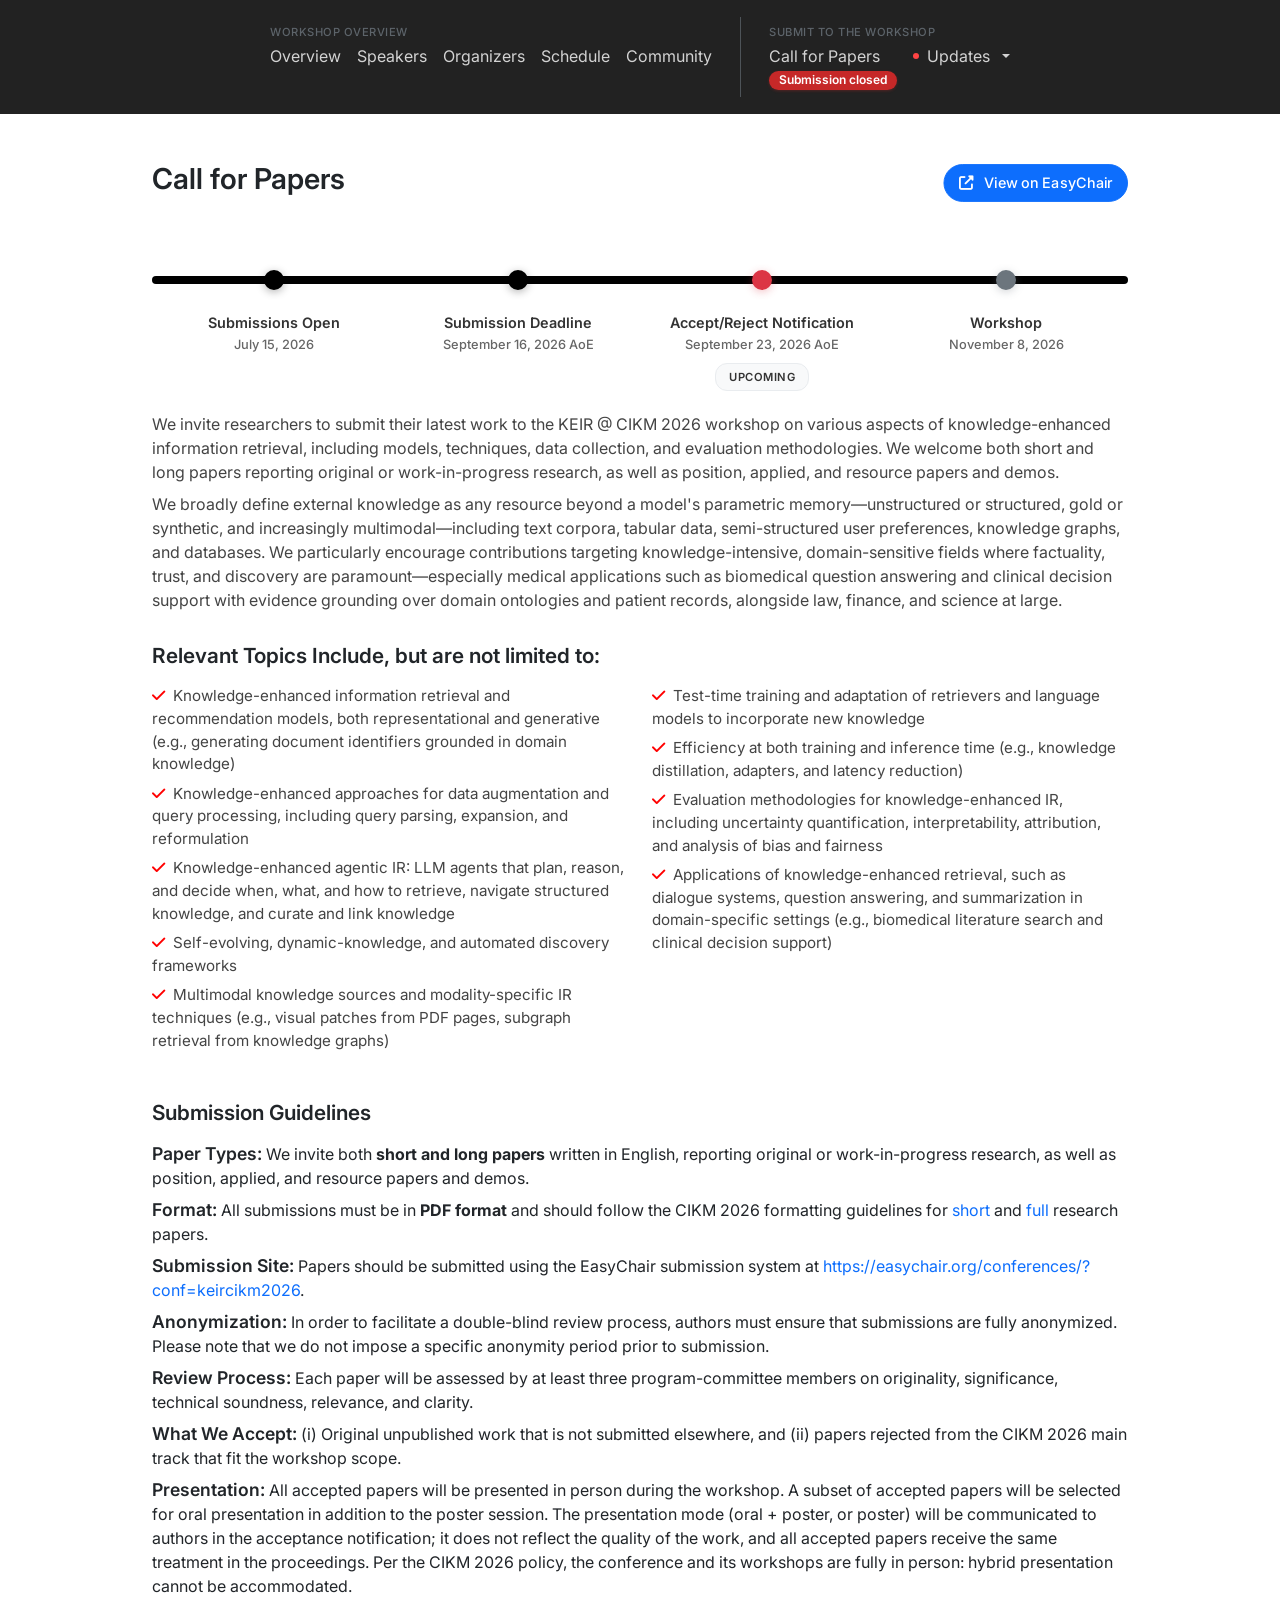
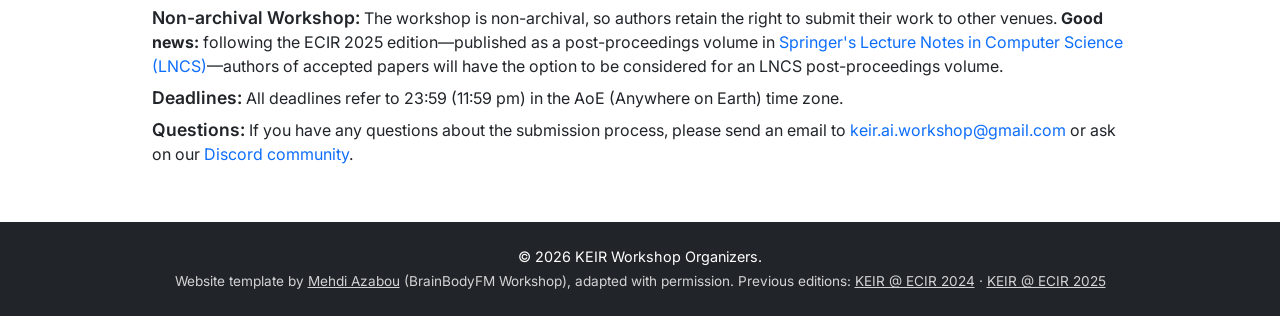
==== commit 07bcbb1c: "Notify closed submissions" ====
--- a/call-for-papers.html
+++ b/call-for-papers.html
@@ -54,7 +54,7 @@
                 <div class="nav-group-label">Submit to the workshop</div>
                 <div class="nav-submission-group">
                     <a class="nav-link" href="call-for-papers">Call for Papers<span
-                            class="deadline-badge submission-open">Submission open</span></a>
+                            class="deadline-badge submission-closed">Submission closed</span></a>
                     <div class="nav-item dropdown">
                         <a class="nav-link dropdown-toggle updates-btn" href="#" role="button" data-bs-toggle="dropdown"
                             aria-expanded="false">
@@ -243,8 +243,8 @@
                     <a href="https://easychair.org/conferences/?conf=keircikm2026" target="_blank"
                         class="btn btn-primary rounded-pill px-3 py-2"
                         style="font-weight: 500; font-size: 1rem; transform: scale(0.9); transform-origin: right center;">
-                        <i class="fas fa-paper-plane me-2"></i>
-                        Submit on EasyChair
+                        <i class="fas fa-external-link-alt me-2"></i>
+                        View on EasyChair
                     </a>
                 </div>
 
@@ -254,8 +254,8 @@
                         <div class="timeline-progress" id="timeline-progress"></div>
 
                         <div class="timeline-milestones">
-                            <div class="timeline-milestone current">
-                                <div class="milestone-marker current"></div>
+                            <div class="timeline-milestone">
+                                <div class="milestone-marker completed"></div>
                                 <div class="milestone-content">
                                     <div class="milestone-label">Submissions Open</div>
                                     <div class="milestone-date">July 15, 2026</div>
@@ -263,16 +263,15 @@
                             </div>
 
                             <div class="timeline-milestone">
-                                <div class="milestone-marker upcoming"></div>
+                                <div class="milestone-marker completed"></div>
                                 <div class="milestone-content">
                                     <div class="milestone-label">Submission Deadline</div>
-                                    <div class="milestone-date"><s style="opacity: 0.55; font-weight: 400;">September 13, 2026</s><br>September 16, 2026 AoE</div>
-                                    <div class="milestone-status upcoming">Upcoming</div>
-                                </div>
-                            </div>
-
-                            <div class="timeline-milestone">
-                                <div class="milestone-marker upcoming"></div>
+                                    <div class="milestone-date">September 16, 2026 AoE</div>
+                                </div>
+                            </div>
+
+                            <div class="timeline-milestone current">
+                                <div class="milestone-marker current"></div>
                                 <div class="milestone-content">
                                     <div class="milestone-label">Accept/Reject Notification</div>
                                     <div class="milestone-date">September 23, 2026 AoE</div>
@@ -296,20 +295,19 @@
                 <div class="mobile-timeline-list">
                     <h4 class="mb-3">Important Dates</h4>
                     <ul class="list-unstyled">
-                        <li class="mobile-milestone current">
+                        <li class="mobile-milestone completed">
                             <div class="mobile-milestone-content">
                                 <div class="mobile-milestone-label">Submissions Open</div>
                                 <div class="mobile-milestone-date">July 15, 2026</div>
                             </div>
                         </li>
-                        <li class="mobile-milestone">
+                        <li class="mobile-milestone completed">
                             <div class="mobile-milestone-content">
                                 <div class="mobile-milestone-label">Submission Deadline</div>
-                                <div class="mobile-milestone-date"><s style="opacity: 0.55; font-weight: 400;">September 13, 2026</s><br>September 16, 2026 AoE</div>
-                                <div class="mobile-milestone-status">Upcoming</div>
+                                <div class="mobile-milestone-date">September 16, 2026 AoE</div>
                             </div>
                         </li>
-                        <li class="mobile-milestone">
+                        <li class="mobile-milestone current">
                             <div class="mobile-milestone-content">
                                 <div class="mobile-milestone-label">Accept/Reject Notification</div>
                                 <div class="mobile-milestone-date">September 23, 2026 AoE</div>
--- a/styles.css
+++ b/styles.css
@@ -1787,11 +1787,11 @@
     box-shadow: 0 1px 3px rgba(255, 68, 68, 0.3);
 }
 
-/* Submission Closed Badge - No animation */
+/* Submission Closed Badge - Red, no animation */
 .deadline-badge.submission-closed {
-    background: #6c757d;
+    background: #c62828;
     animation: none;
-    box-shadow: 0 1px 3px rgba(108, 117, 125, 0.3);
+    box-shadow: 0 1px 3px rgba(198, 40, 40, 0.3);
 }
 
 /* Travel Awards Badge - Gray */
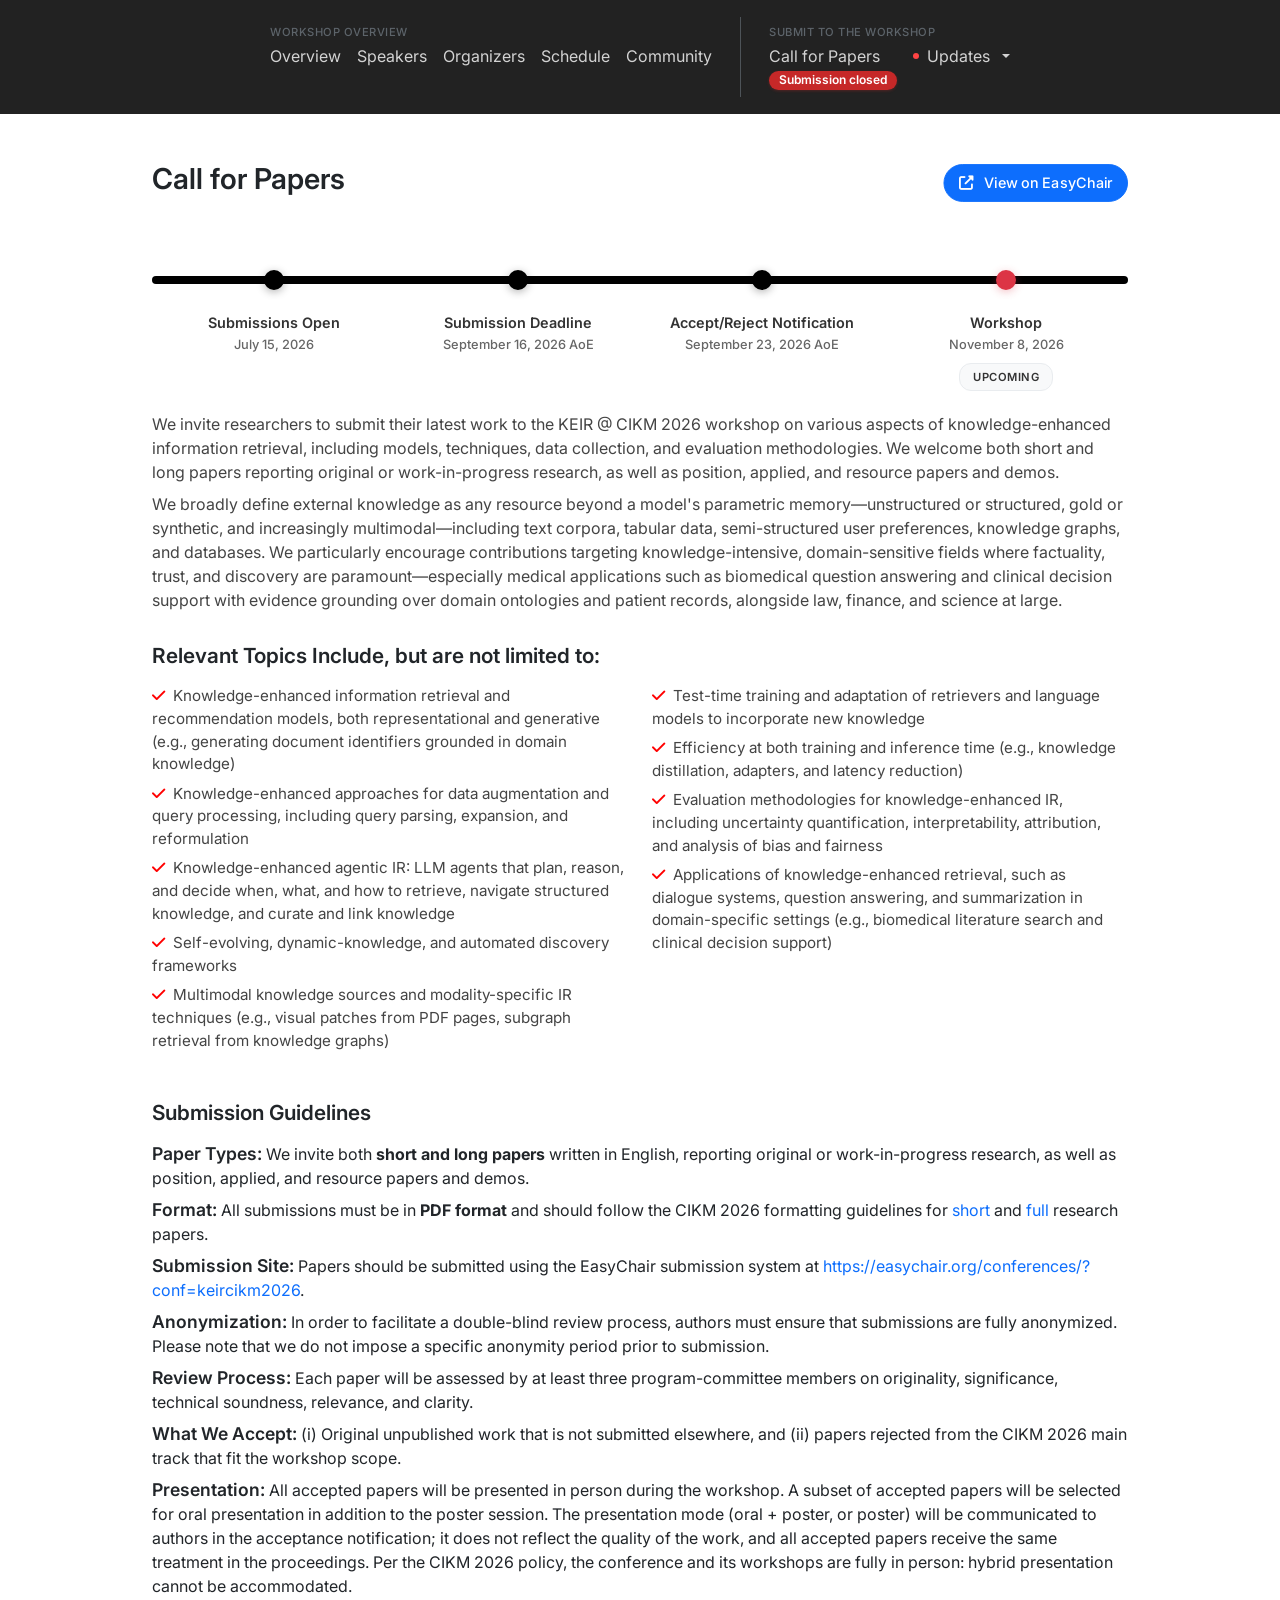
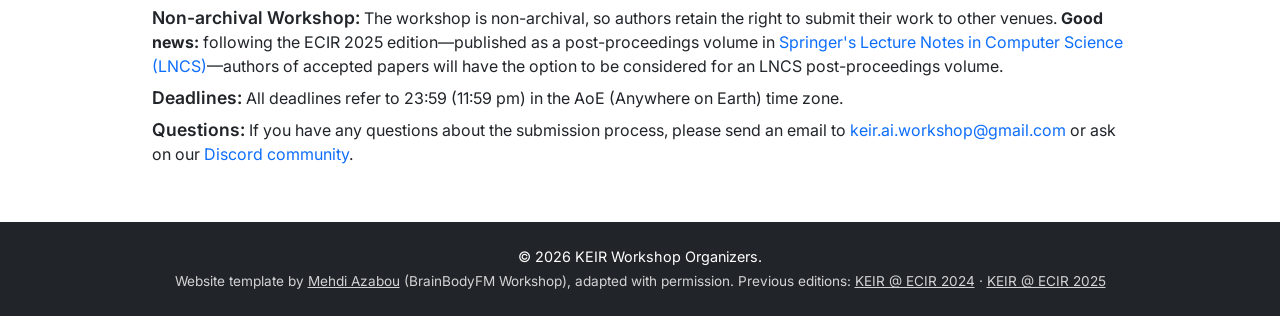
==== commit 395e6fc8: "Accepted papers" ====
--- a/call-for-papers.html
+++ b/call-for-papers.html
@@ -26,7 +26,7 @@
     <link href="https://cdn.jsdelivr.net/npm/bootstrap@5.3.0-alpha1/dist/css/bootstrap.min.css" rel="stylesheet">
     <link rel="stylesheet" href="https://cdnjs.cloudflare.com/ajax/libs/font-awesome/6.7.2/css/all.min.css">
     <link href="https://fonts.googleapis.com/css2?family=Inter:wght@400;500;600;700&display=swap" rel="stylesheet">
-    <link rel="stylesheet" href="styles.css">
+    <link rel="stylesheet" href="styles.css?v=20260924">
 </head>
 
 <body>
@@ -76,12 +76,12 @@
                                             <div class="update-header">
                                                 <h6 class="update-title">
                                                     <i class="fas fa-calendar-day text-primary me-2"></i>
-                                                    Final schedule: afternoon session with a new oral session
+                                                    Afternoon slot confirmed, with a new oral session
                                                 </h6>
                                                 <span class="update-tag info">Schedule</span>
                                             </div>
                                             <p class="update-text">
-                                                CIKM 2026 has released the final workshop schedule: KEIR will take
+                                                CIKM 2026 has released the workshop schedule: KEIR will take
                                                 place in the <strong>afternoon session of November 8 (14:00 -
                                                 18:00)</strong>. The additional hour allocated by the conference
                                                 allowed us to introduce an <strong>oral session</strong> for a
@@ -89,7 +89,7 @@
                                                 session, and the closing panel. The presentation mode (oral +
                                                 poster, or poster) will be communicated to authors in the
                                                 acceptance notification. See the Schedule section for the
-                                                full program.
+                                                tentative program.
                                             </p>
                                             <div class="update-meta">
                                                 <small class="text-muted">
@@ -270,17 +270,16 @@
                                 </div>
                             </div>
 
-                            <div class="timeline-milestone current">
-                                <div class="milestone-marker current"></div>
+                            <div class="timeline-milestone">
+                                <div class="milestone-marker completed"></div>
                                 <div class="milestone-content">
                                     <div class="milestone-label">Accept/Reject Notification</div>
                                     <div class="milestone-date">September 23, 2026 AoE</div>
-                                    <div class="milestone-status upcoming">Upcoming</div>
-                                </div>
-                            </div>
-
-                            <div class="timeline-milestone">
-                                <div class="milestone-marker upcoming"></div>
+                                </div>
+                            </div>
+
+                            <div class="timeline-milestone current">
+                                <div class="milestone-marker current"></div>
                                 <div class="milestone-content">
                                     <div class="milestone-label">Workshop</div>
                                     <div class="milestone-date">November 8, 2026</div>
@@ -307,14 +306,13 @@
                                 <div class="mobile-milestone-date">September 16, 2026 AoE</div>
                             </div>
                         </li>
-                        <li class="mobile-milestone current">
+                        <li class="mobile-milestone completed">
                             <div class="mobile-milestone-content">
                                 <div class="mobile-milestone-label">Accept/Reject Notification</div>
                                 <div class="mobile-milestone-date">September 23, 2026 AoE</div>
-                                <div class="mobile-milestone-status">Upcoming</div>
                             </div>
                         </li>
-                        <li class="mobile-milestone">
+                        <li class="mobile-milestone current">
                             <div class="mobile-milestone-content">
                                 <div class="mobile-milestone-label">Workshop</div>
                                 <div class="mobile-milestone-date">November 8, 2026</div>
--- a/styles.css
+++ b/styles.css
@@ -2991,7 +2991,7 @@
     }
 }
 
-/* Supported-by section (DARE acknowledgment) */
+/* Supported-by section (DARE + Fondazione Carisbo acknowledgment) */
 .supported-section {
     padding: 2.5rem 0 3rem;
     background-color: white;
@@ -3019,10 +3019,44 @@
     transform: scale(1.03);
 }
 
+/* Row of supporter logos: side by side, wrapping on narrow screens */
+.supported-logos {
+    display: flex;
+    flex-wrap: wrap;
+    justify-content: center;
+    align-items: center;
+    gap: 2rem 4rem;
+}
+
+.supported-logos a {
+    display: block;
+    flex: 0 0 auto;
+    line-height: 0;
+    text-decoration: none;
+}
+
+.supported-logos .dare-logo {
+    display: block;
+}
+
 @media (max-width: 768px) {
     .dare-logo {
         height: 60px;
     }
+
+    .supported-logos {
+        gap: 1.75rem 2.5rem;
+    }
+}
+
+/* Notice under the Schedule heading (tentative program) */
+#schedule .schedule-note {
+    text-align: center;
+    font-size: 0.95rem;
+    line-height: 1.5;
+    color: #6c757d;
+    max-width: 560px;
+    margin: 0 auto 3rem;
 }
 
 
@@ -3035,3 +3069,76 @@
     margin-top: 0.4rem;
     margin-bottom: 0;
 }
+
+
+/* Accepted papers list (home page) */
+#accepted-papers {
+    background-color: white;
+}
+
+#accepted-papers .accepted-note {
+    font-size: 0.95rem;
+    line-height: 1.55;
+    color: #6c757d;
+    max-width: 620px;
+    margin: 0 auto 2.75rem;
+}
+
+.accepted-list {
+    list-style: none;
+    padding-left: 0;
+    margin: 0 auto;
+    display: grid;
+    grid-template-columns: repeat(2, minmax(0, 1fr));
+    gap: 1rem 1.25rem;
+    counter-reset: none;
+}
+
+.accepted-list .accepted-paper {
+    position: relative;
+    padding: 1rem 1.15rem 1rem 1.35rem;
+    background: #fafbff;
+    border: 1px solid #eceefb;
+    border-radius: 10px;
+    transition: border-color 0.2s ease, background-color 0.2s ease;
+}
+
+/* thin indigo rule on the left, same hue as the drifting header icons */
+.accepted-list .accepted-paper::before {
+    content: '';
+    position: absolute;
+    left: 0;
+    top: 14px;
+    bottom: 14px;
+    width: 3px;
+    border-radius: 0 3px 3px 0;
+    background: #667eea;
+    opacity: 0.55;
+}
+
+.accepted-list .accepted-paper:hover {
+    background: #f4f6ff;
+    border-color: #d9ddf7;
+}
+
+.accepted-list .paper-title {
+    margin: 0;
+    font-size: 0.98rem;
+    font-weight: 600;
+    line-height: 1.4;
+    color: #1a1a1a;
+}
+
+.accepted-list .paper-authors {
+    margin: 0.45rem 0 0;
+    font-size: 0.86rem;
+    font-weight: 400;
+    line-height: 1.45;
+    color: #1a1a1a;
+}
+
+@media (max-width: 768px) {
+    .accepted-list {
+        grid-template-columns: minmax(0, 1fr);
+    }
+}
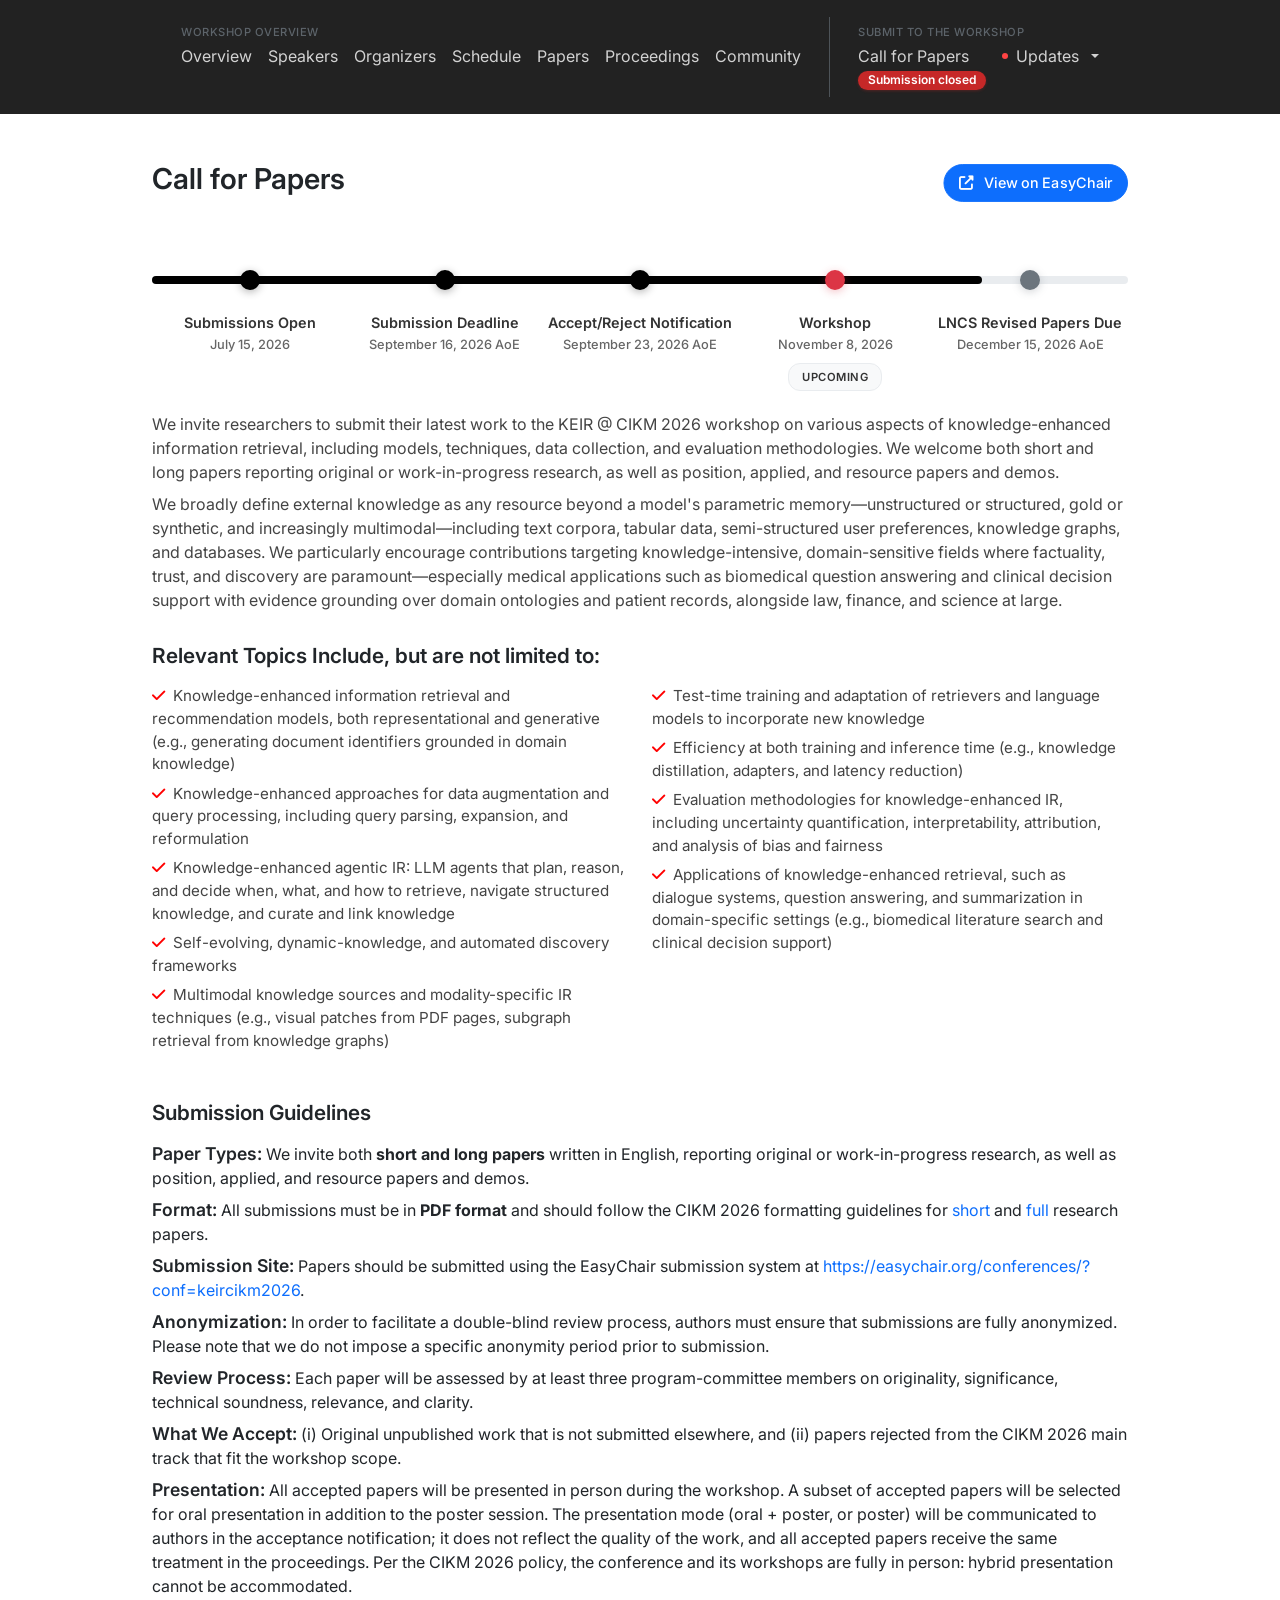
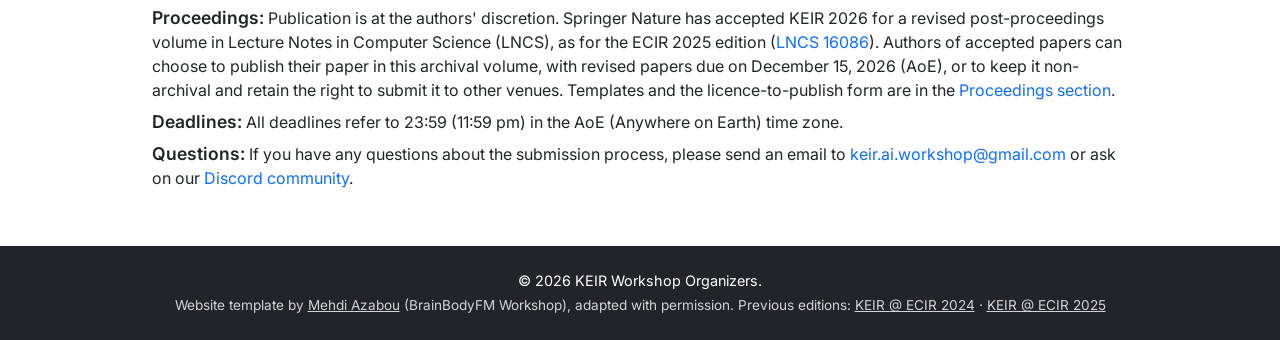
==== commit a981d941: "Announce Springer LNCS post-proceedings and update accepted papers - Add a Proceedings section to th" ====
--- a/call-for-papers.html
+++ b/call-for-papers.html
@@ -26,7 +26,7 @@
     <link href="https://cdn.jsdelivr.net/npm/bootstrap@5.3.0-alpha1/dist/css/bootstrap.min.css" rel="stylesheet">
     <link rel="stylesheet" href="https://cdnjs.cloudflare.com/ajax/libs/font-awesome/6.7.2/css/all.min.css">
     <link href="https://fonts.googleapis.com/css2?family=Inter:wght@400;500;600;700&display=swap" rel="stylesheet">
-    <link rel="stylesheet" href="styles.css?v=20260924">
+    <link rel="stylesheet" href="styles.css?v=20261028">
 </head>
 
 <body>
@@ -44,6 +44,10 @@
                     <a class="nav-link" href="/#organizers">Organizers<span class="deadline-badge"
                             style="opacity:0;">TBD</span></a>
                     <a class="nav-link" href="/#schedule">Schedule<span class="deadline-badge"
+                            style="opacity:0;">TBD</span></a>
+                    <a class="nav-link" href="/#accepted-papers">Papers<span class="deadline-badge"
+                            style="opacity:0;">TBD</span></a>
+                    <a class="nav-link" href="/#proceedings">Proceedings<span class="deadline-badge"
                             style="opacity:0;">TBD</span></a>
                     <a class="nav-link" href="/#community">Community<span class="deadline-badge"
                             style="opacity:0;">TBD</span></a>
@@ -67,6 +71,39 @@
                                 <div class="update-item">
                                     <div class="update-date">
                                         <div class="date-badge-small">
+                                            <span class="month">OCT</span>
+                                            <span class="day">30</span>
+                                        </div>
+                                    </div>
+                                    <div class="update-content">
+                                        <div class="update-card">
+                                            <div class="update-header">
+                                                <h6 class="update-title">
+                                                    <i class="fas fa-book text-success me-2"></i>
+                                                    Post-proceedings accepted in Springer LNCS
+                                                </h6>
+                                                <span class="update-tag success">Proceedings</span>
+                                            </div>
+                                            <p class="update-text">
+                                                Springer Nature has accepted KEIR 2026 for publication as a revised
+                                                post-proceedings volume in <strong>Lecture Notes in Computer Science
+                                                (LNCS)</strong>. Authors of accepted papers who opted in have received
+                                                the instructions by email: revised papers are due on
+                                                <strong>December 15, 2026 (AoE)</strong>. Templates and the
+                                                licence-to-publish form are in the Proceedings section.
+                                            </p>
+                                            <div class="update-meta">
+                                                <small class="text-muted">
+                                                    <i class="fas fa-clock me-1"></i>
+                                                    October 30, 2026
+                                                </small>
+                                            </div>
+                                        </div>
+                                    </div>
+                                </div>
+                                <div class="update-item">
+                                    <div class="update-date">
+                                        <div class="date-badge-small">
                                             <span class="month">SEP</span>
                                             <span class="day">15</span>
                                         </div>
@@ -221,6 +258,12 @@
                         <a class="nav-link" href="/#schedule">Schedule</a>
                     </li>
                     <li class="nav-item">
+                        <a class="nav-link" href="/#accepted-papers">Accepted Papers</a>
+                    </li>
+                    <li class="nav-item">
+                        <a class="nav-link" href="/#proceedings">Proceedings</a>
+                    </li>
+                    <li class="nav-item">
                         <a class="nav-link" href="/#community">Community</a>
                     </li>
                     <li class="nav-item">
@@ -286,6 +329,14 @@
                                     <div class="milestone-status upcoming">Upcoming</div>
                                 </div>
                             </div>
+
+                            <div class="timeline-milestone">
+                                <div class="milestone-marker upcoming"></div>
+                                <div class="milestone-content">
+                                    <div class="milestone-label">LNCS Revised Papers Due</div>
+                                    <div class="milestone-date">December 15, 2026 AoE</div>
+                                </div>
+                            </div>
                         </div>
                     </div>
                 </div>
@@ -317,6 +368,12 @@
                                 <div class="mobile-milestone-label">Workshop</div>
                                 <div class="mobile-milestone-date">November 8, 2026</div>
                                 <div class="mobile-milestone-status">Upcoming</div>
+                            </div>
+                        </li>
+                        <li class="mobile-milestone">
+                            <div class="mobile-milestone-content">
+                                <div class="mobile-milestone-label">LNCS Revised Papers Due</div>
+                                <div class="mobile-milestone-date">December 15, 2026 AoE</div>
                             </div>
                         </li>
                     </ul>
@@ -409,14 +466,15 @@
                                     conference and its workshops are fully in person: hybrid presentation cannot be
                                     accommodated.</span></h5>
 
-                            <h5>Non-archival Workshop: <span style="font-weight: normal;">The workshop is
-                                    non-archival, so authors retain the right to submit their work to other venues.
-                                    <strong>Good news:</strong> following the ECIR 2025 edition&mdash;published as a
-                                    post-proceedings volume in
-                                    <a href="https://link.springer.com/book/10.1007/978-3-032-02899-0" target="_blank"
-                                        class="text-decoration-none">Springer's Lecture Notes in Computer Science
-                                        (LNCS)</a>&mdash;authors of accepted papers will have the option to be
-                                    considered for an LNCS post-proceedings volume.</span>
+                            <h5>Proceedings: <span style="font-weight: normal;">Publication is at the authors'
+                                    discretion. Springer Nature has accepted KEIR 2026 for a revised post-proceedings
+                                    volume in Lecture Notes in Computer Science (LNCS), as for the ECIR 2025 edition
+                                    (<a href="https://link.springer.com/book/10.1007/978-3-032-02899-0" target="_blank"
+                                        class="text-decoration-none">LNCS 16086</a>). Authors of accepted papers can
+                                    choose to publish their paper in this archival volume, with revised papers due on
+                                    December 15, 2026 (AoE), or to keep it non-archival and retain the right to submit
+                                    it to other venues. Templates and the licence-to-publish form are in the
+                                    <a href="/#proceedings" class="text-decoration-none">Proceedings section</a>.</span>
                             </h5>
 
                             <h5>Deadlines: <span style="font-weight: normal;">All deadlines refer to 23:59 (11:59 pm)
--- a/styles.css
+++ b/styles.css
@@ -3142,3 +3142,170 @@
         grid-template-columns: minmax(0, 1fr);
     }
 }
+
+
+/* Proceedings section (Springer LNCS post-proceedings, home page) */
+#proceedings {
+    background-color: white;
+    border-top: 1px solid #f0f0f0;
+}
+
+#proceedings .proceedings-card {
+    max-width: 920px;
+    margin: 0 auto 3rem;
+    padding: 2rem 2.25rem;
+    background: #fafbff;
+    border: 1px solid #eceefb;
+    border-radius: 12px;
+}
+
+.lncs-logo {
+    max-width: 220px;
+    width: 100%;
+    height: auto;
+    border-radius: 4px;
+    transition: transform 0.25s ease;
+}
+
+.lncs-logo:hover {
+    transform: scale(1.03);
+}
+
+#proceedings .proceedings-lead {
+    font-size: 1rem;
+    line-height: 1.6;
+    color: #1a1a1a;
+    margin-bottom: 0.9rem;
+}
+
+#proceedings .proceedings-deadline {
+    font-size: 0.95rem;
+    line-height: 1.55;
+    color: #333;
+    margin: 0;
+    padding: 0.75rem 1rem;
+    background: white;
+    border-left: 3px solid #667eea;
+    border-radius: 0 6px 6px 0;
+}
+
+#proceedings .proceedings-deadline i {
+    color: #667eea;
+}
+
+#proceedings .proceedings-subtitle {
+    font-size: 1.05rem;
+    font-weight: 600;
+    color: #1a1a1a;
+    margin: 1.75rem 0 0.9rem;
+}
+
+.proceedings-links {
+    list-style: none;
+    padding: 0;
+    margin: 0;
+    display: grid;
+    grid-template-columns: repeat(2, minmax(0, 1fr));
+    gap: 0.75rem 1rem;
+}
+
+.proceedings-links a {
+    display: flex;
+    align-items: flex-start;
+    gap: 0.75rem;
+    height: 100%;
+    padding: 0.8rem 1rem;
+    background: white;
+    border: 1px solid #eceefb;
+    border-radius: 10px;
+    color: #1a1a1a;
+    text-decoration: none;
+    transition: border-color 0.2s ease, background-color 0.2s ease;
+}
+
+.proceedings-links a:hover {
+    background: #f4f6ff;
+    border-color: #c9cff5;
+}
+
+.proceedings-links a:focus-visible,
+.previous-editions a:focus-visible {
+    outline: 2px solid #667eea;
+    outline-offset: 2px;
+}
+
+.proceedings-links i {
+    flex: 0 0 1.5rem;
+    width: 1.5rem;
+    margin-top: 0.15rem;
+    font-size: 1.1rem;
+    text-align: center;
+    color: #667eea;
+}
+
+.proceedings-links span {
+    font-size: 0.95rem;
+    font-weight: 600;
+    line-height: 1.35;
+}
+
+.proceedings-links small {
+    display: block;
+    margin-top: 0.2rem;
+    font-size: 0.82rem;
+    font-weight: 400;
+    color: #6c757d;
+}
+
+.previous-editions {
+    list-style: none;
+    padding: 0;
+    margin: 0 auto;
+    max-width: 920px;
+    display: grid;
+    grid-template-columns: repeat(2, minmax(0, 1fr));
+    gap: 0.75rem 1rem;
+}
+
+.previous-editions li {
+    display: flex;
+    flex-wrap: wrap;
+    align-items: baseline;
+    gap: 0.25rem 0.75rem;
+    padding: 0.85rem 1.1rem;
+    border: 1px solid #eceefb;
+    border-radius: 10px;
+}
+
+.previous-editions .edition-name {
+    font-weight: 600;
+    color: #1a1a1a;
+}
+
+.previous-editions .edition-place {
+    font-size: 0.9rem;
+    color: #6c757d;
+}
+
+.previous-editions .edition-links {
+    display: flex;
+    flex-basis: 100%;
+    gap: 0.9rem;
+    font-size: 0.9rem;
+}
+
+.previous-editions .edition-links a {
+    text-decoration: none;
+}
+
+@media (max-width: 768px) {
+    #proceedings .proceedings-card {
+        padding: 1.25rem;
+    }
+
+    .proceedings-links,
+    .previous-editions {
+        grid-template-columns: minmax(0, 1fr);
+    }
+
+}
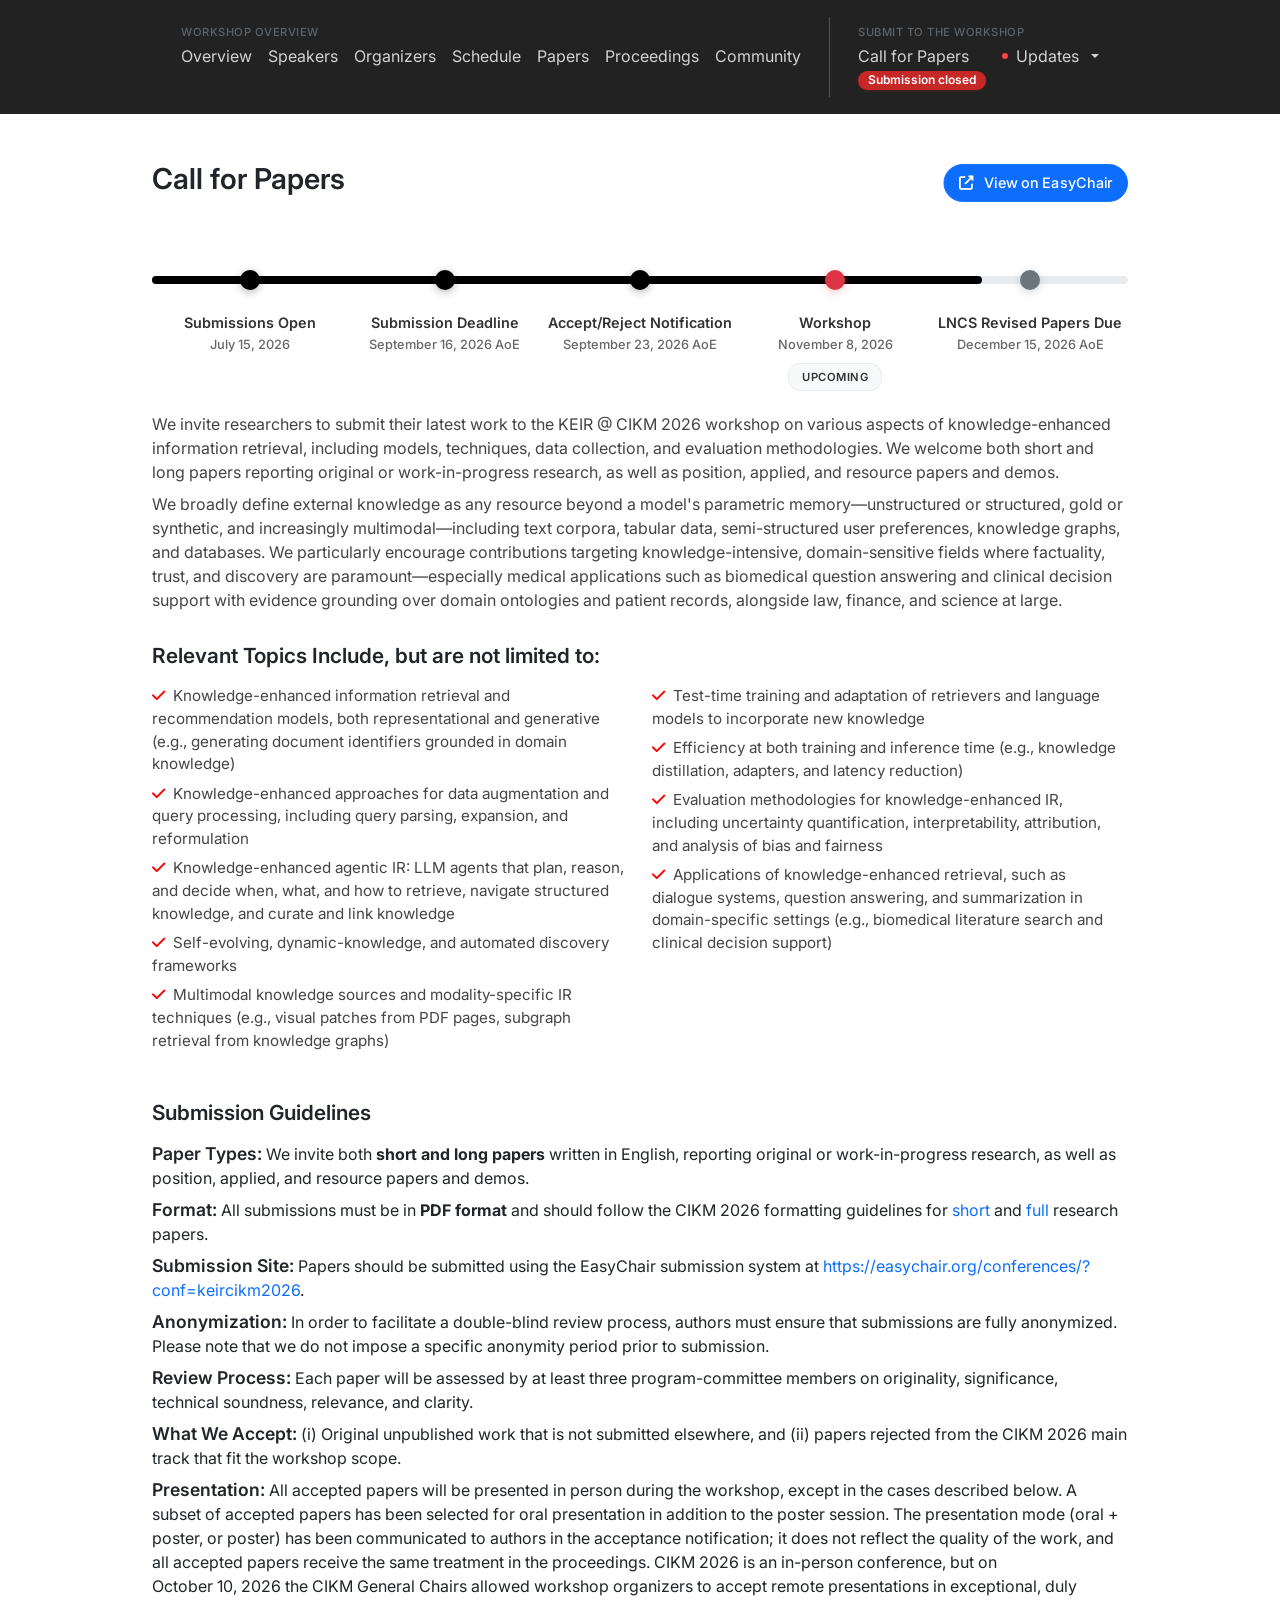
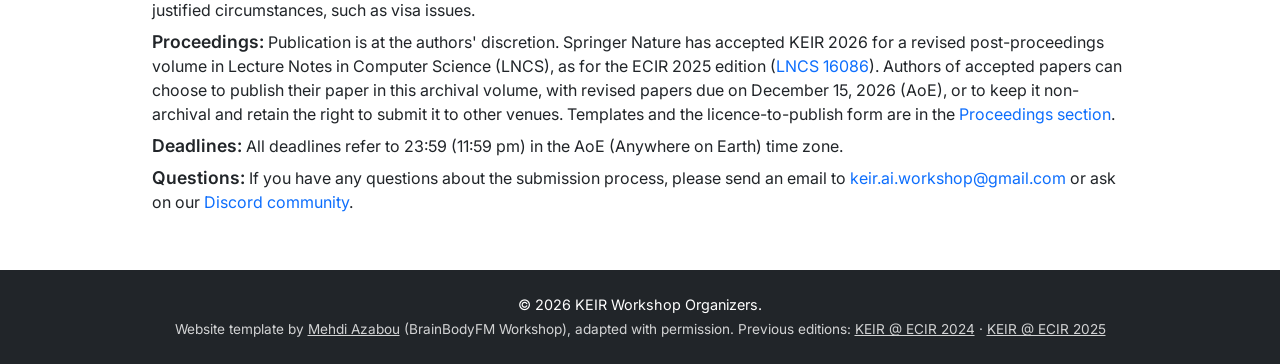
==== commit f4b99fb1: "Update presentation policy in the Call for Papers" ====
--- a/call-for-papers.html
+++ b/call-for-papers.html
@@ -457,24 +457,26 @@
                                     is not submitted elsewhere, and (ii) papers rejected from the CIKM 2026 main track
                                     that fit the workshop scope.</span></h5>
 
-                            <h5>Presentation: <span style="font-weight: normal;">All accepted papers will be presented
-                                    in person during the workshop. A subset of accepted papers will be selected for
-                                    oral presentation in addition to the poster session. The presentation mode (oral +
-                                    poster, or poster) will be communicated to authors in the acceptance notification;
-                                    it does not reflect the quality of the work, and all accepted papers receive the
-                                    same treatment in the proceedings. Per the CIKM 2026 policy, the
-                                    conference and its workshops are fully in person: hybrid presentation cannot be
-                                    accommodated.</span></h5>
-
-                            <h5>Proceedings: <span style="font-weight: normal;">Publication is at the authors'
-                                    discretion. Springer Nature has accepted KEIR 2026 for a revised post-proceedings
-                                    volume in Lecture Notes in Computer Science (LNCS), as for the ECIR 2025 edition
-                                    (<a href="https://link.springer.com/book/10.1007/978-3-032-02899-0" target="_blank"
-                                        class="text-decoration-none">LNCS 16086</a>). Authors of accepted papers can
-                                    choose to publish their paper in this archival volume, with revised papers due on
-                                    December 15, 2026 (AoE), or to keep it non-archival and retain the right to submit
-                                    it to other venues. Templates and the licence-to-publish form are in the
-                                    <a href="/#proceedings" class="text-decoration-none">Proceedings section</a>.</span>
+                            <h5 style="text-wrap: pretty;">Presentation: <span style="font-weight: normal;">All accepted papers
+                                    will be presented in person during the workshop, except in the cases described
+                                    below. A subset of accepted papers has been selected for oral presentation in
+                                    addition to the poster session. The presentation mode (oral + poster, or poster)
+                                    has been communicated to authors in the acceptance notification; it does not
+                                    reflect the quality of the work, and all accepted papers receive the same
+                                    treatment in the proceedings. CIKM 2026 is an in-person conference, but on
+                                    October&nbsp;10,&nbsp;2026 the CIKM General Chairs allowed workshop organizers to
+                                    accept remote presentations in exceptional, duly justified circumstances, such as&nbsp;visa&nbsp;issues.</span></h5>
+
+                            <h5 style="text-wrap: pretty;">Proceedings: <span style="font-weight: normal;">Publication
+                                    is at the authors' discretion. Springer Nature has accepted KEIR&nbsp;2026 for a
+                                    revised post-proceedings volume in Lecture Notes in Computer Science (LNCS), as for
+                                    the ECIR 2025 edition (<a href="https://link.springer.com/book/10.1007/978-3-032-02899-0"
+                                        target="_blank" class="text-decoration-none">LNCS&nbsp;16086</a>). Authors of
+                                    accepted papers can choose to publish their paper in this archival volume, with
+                                    revised papers due on December&nbsp;15,&nbsp;2026 (AoE), or to keep it non-archival
+                                    and retain the right to submit it to other venues. Templates and the
+                                    licence-to-publish form are in the <a href="/#proceedings"
+                                        class="text-decoration-none">Proceedings&nbsp;section</a>.</span>
                             </h5>
 
                             <h5>Deadlines: <span style="font-weight: normal;">All deadlines refer to 23:59 (11:59 pm)
